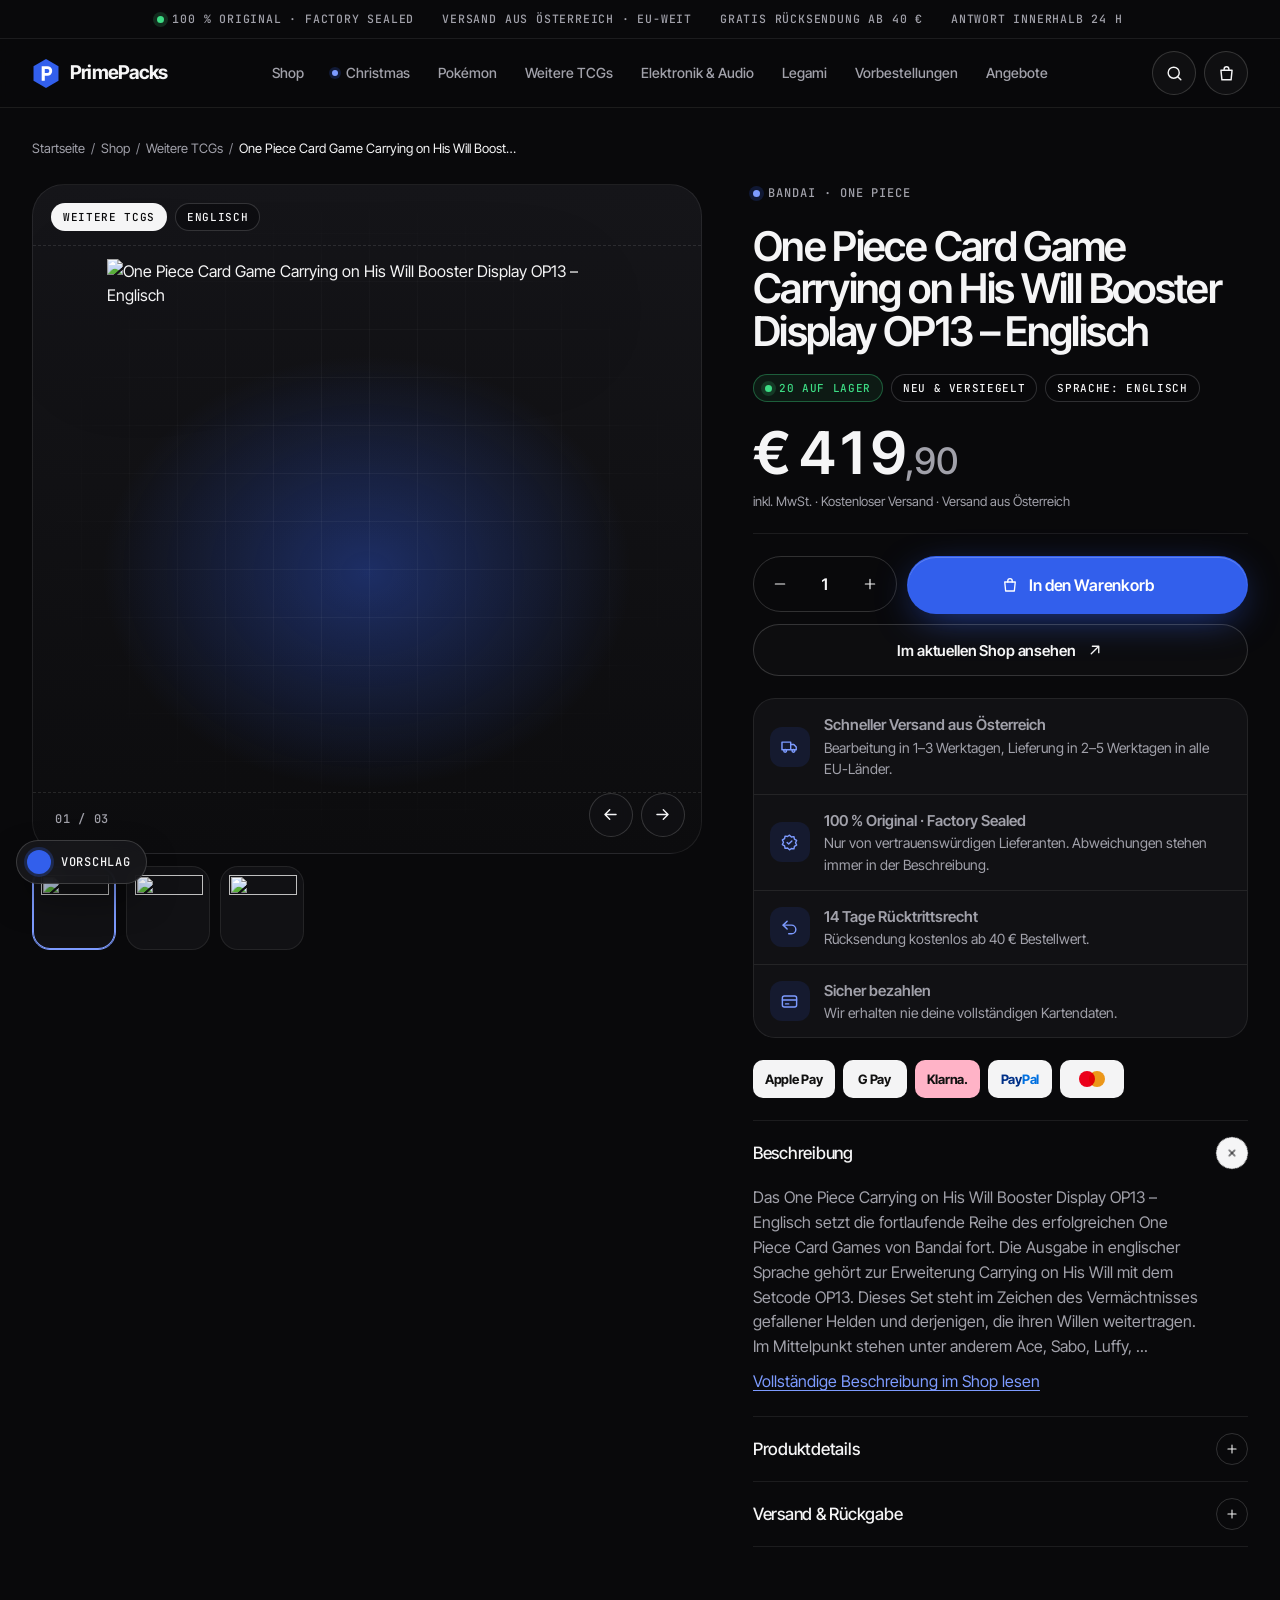
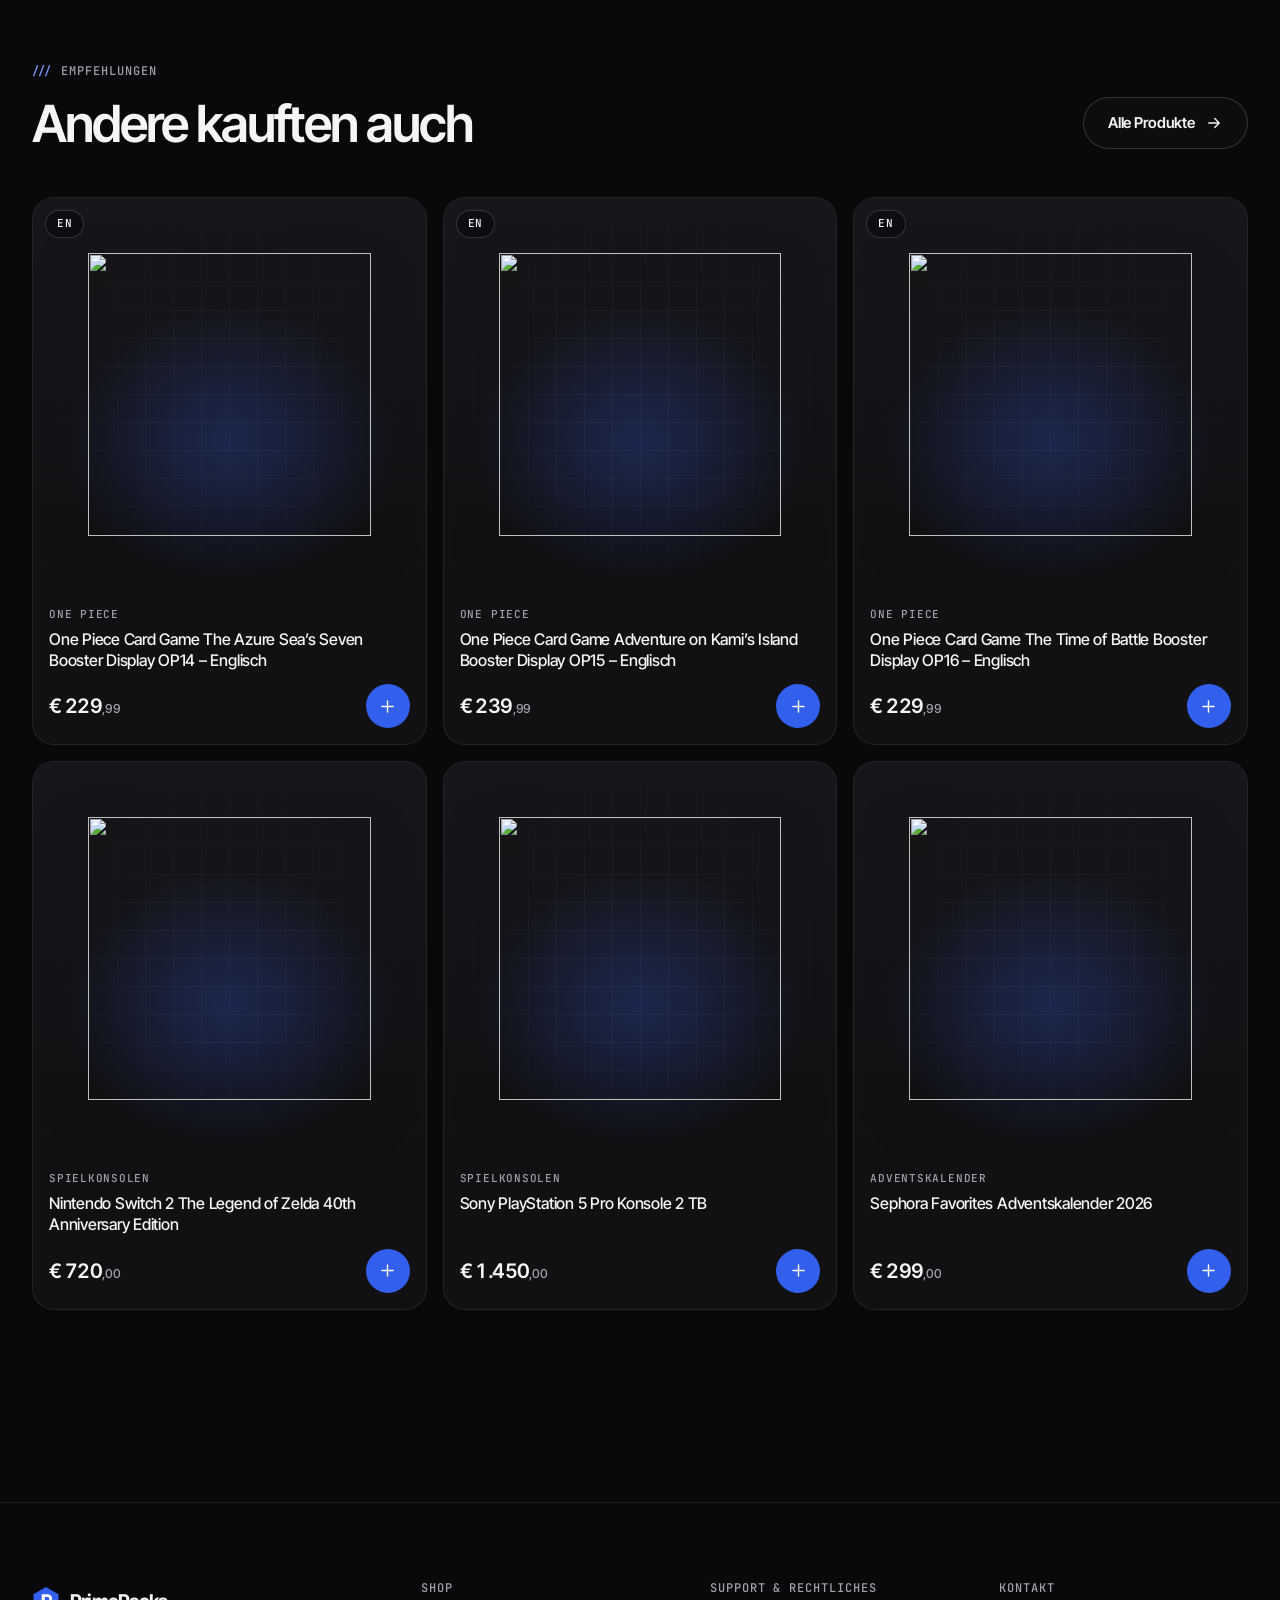
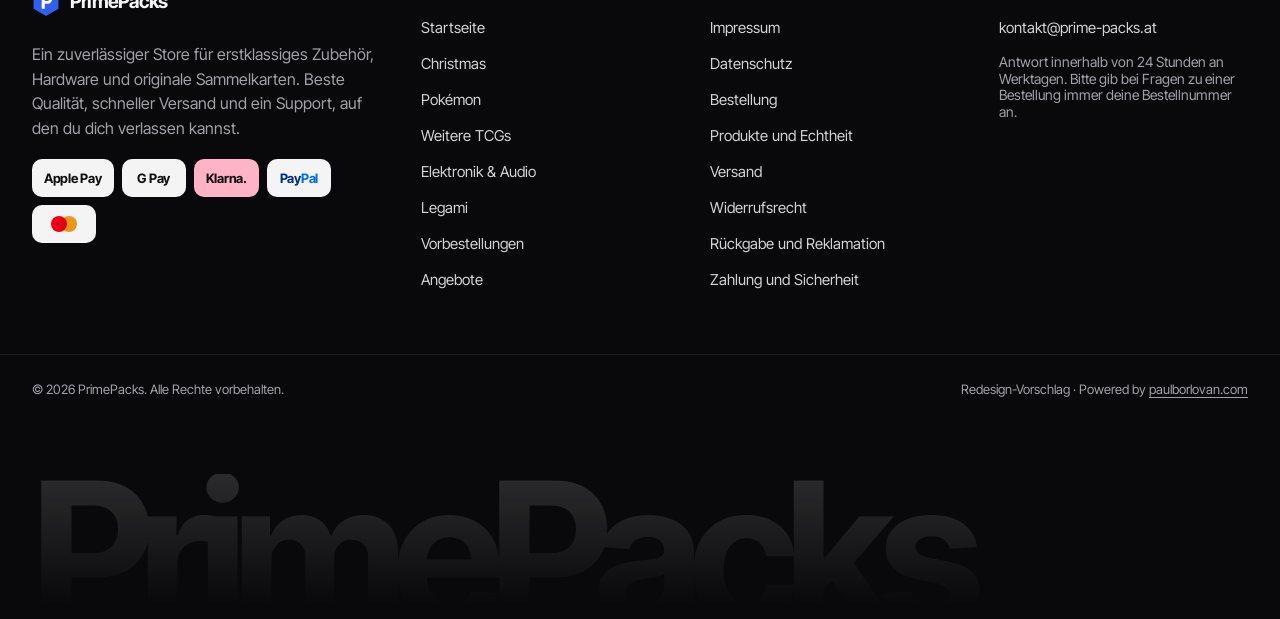
==== product.html @ d35ca5d1 "PrimePacks redesign proposal: home, product list, product page Static 3-page HTML proposal for prime" ====
<!doctype html>
<html lang="de" class="no-js">
<head>
  <meta charset="utf-8">
  <meta name="viewport" content="width=device-width, initial-scale=1">
  <title>Produkt – PrimePacks TCGs</title>
  <meta name="description" content="100 % Original. Factory Sealed. Von Sammlern geschätzt.">
  <meta name="theme-color" content="#09090b">
  <link rel="icon" href="assets/img/favicon.svg" type="image/svg+xml">
  <script>(function(){var d=document.documentElement;d.className='js';try{var a=new URLSearchParams(location.search).get('accent')||JSON.parse(localStorage.getItem('pp-accent')||'null');if(a==='red'||a==='mint')d.setAttribute('data-accent',a)}catch(e){}})();</script>
  <link rel="preconnect" href="https://fonts.googleapis.com">
  <link rel="preconnect" href="https://fonts.gstatic.com" crossorigin>
  <link rel="preconnect" href="https://cdn.shopify.com">
  <link rel="stylesheet" href="https://fonts.googleapis.com/css2?family=Inter+Tight:wght@400;500;600;700&family=JetBrains+Mono:wght@400;500&display=swap">
  <link rel="stylesheet" href="assets/css/style.css">
</head>
<body data-page="product">

<main id="main" tabindex="-1">
  <div id="pdp-root" style="padding-top:24px"></div>

  <section class="section" id="related-section" aria-labelledby="rel-title">
    <div class="wrap">
      <div class="sec-head">
        <div class="sec-head__text">
          <p class="label"><span class="slashes">///</span>Empfehlungen</p>
          <h2 class="h-2" id="rel-title">Andere kauften auch</h2>
        </div>
        <a class="btn btn--ghost" href="products.html">Alle Produkte
          <svg viewBox="0 0 24 24" fill="none" stroke="currentColor" stroke-width="1.8" stroke-linecap="round" stroke-linejoin="round" aria-hidden="true"><path d="M5 12h14M13 6l6 6-6 6"/></svg></a>
      </div>
      <div class="grid grid--3" id="related-grid"></div>
    </div>
  </section>
</main>

<noscript><p style="padding:24px;text-align:center">Bitte aktiviere JavaScript, um das Produkt und den Warenkorb zu sehen.</p></noscript>
<script src="data/products.js"></script>
<script src="assets/js/app.js"></script>
</body>
</html>
---- assets/css/style.css ----
/* ==========================================================================
   PrimePacks – Redesign proposal 2026
   Dark, minimal "crypto" look (moodboard) + accessible e-commerce patterns.
   ========================================================================== */

/* ---------- Tokens ---------- */
:root {
  --bg: #09090b;
  --s1: #111114;
  --s2: #17171b;
  --s3: #212126;
  --line: rgba(255, 255, 255, .08);
  --line-2: rgba(255, 255, 255, .16);
  --text: #f5f5f6;
  --muted: #a1a1aa;      /* 7.7:1 on --bg */
  --muted-2: #8e8e98;    /* 5.9:1 on --bg – smallest allowed text colour */
  --ok: #3ddc84;
  --warn: #ffb020;

  /* Accent – default: PrimePacks brand blue */
  --accent: #325fec;     /* button fill, white text 5.3:1 */
  --accent-ink: #ffffff;
  --accent-text: #7d9bff;/* accent used as text on dark, 7.6:1 */
  --accent-rgb: 50, 95, 236;

  --r-xl: 28px;
  --r-lg: 22px;
  --r-md: 16px;
  --r-sm: 12px;

  --font: "Inter Tight", system-ui, -apple-system, "Segoe UI", Roboto, sans-serif;
  --mono: "JetBrains Mono", ui-monospace, SFMono-Regular, Menlo, monospace;

  --wrap: 1320px;
  --gut: clamp(16px, 4vw, 32px);
  --header-h: 68px;
  --ease: cubic-bezier(.2, .7, .2, 1);

  color-scheme: dark;
}
/* Proposal option: moodboard red */
[data-accent="red"] {
  --accent: #e0281b;
  --accent-ink: #ffffff;
  --accent-text: #ff6a5c;
  --accent-rgb: 255, 58, 40;
}
/* Proposal option: Vare mint */
[data-accent="mint"] {
  --accent: #00ffcc;
  --accent-ink: #09090b;
  --accent-text: #00ffcc;
  --accent-rgb: 0, 255, 204;
}

/* ---------- Base ---------- */
*, *::before, *::after { box-sizing: border-box; }
html { -webkit-text-size-adjust: 100%; scroll-padding-top: calc(var(--header-h) + 16px); }
body {
  margin: 0;
  background: var(--bg);
  color: var(--text);
  font-family: var(--font);
  font-size: 16px;
  line-height: 1.55;
  -webkit-font-smoothing: antialiased;
  text-rendering: optimizeLegibility;
  overflow-x: hidden;
}
img, svg { display: block; max-width: 100%; }
img { height: auto; }
a { color: inherit; text-decoration: none; }
button, input, select, textarea { font: inherit; color: inherit; }
button { cursor: pointer; background: none; border: 0; padding: 0; }
h1, h2, h3, h4, p, ul, ol, dl, dd, figure { margin: 0; }
ul, ol { padding: 0; list-style: none; }
h1, h2, h3 { font-weight: 600; letter-spacing: -.035em; line-height: 1.02; }
::selection { background: rgba(var(--accent-rgb), .45); color: #fff; }

html:has(dialog[open]) { overflow: hidden; }
main:focus { outline: none; }
:focus { outline: none; }
:focus-visible {
  outline: 2px solid var(--accent-text);
  outline-offset: 3px;
  border-radius: 10px;
}

.sr-only {
  position: absolute !important;
  width: 1px; height: 1px;
  padding: 0; margin: -1px;
  overflow: hidden; clip: rect(0 0 0 0);
  white-space: nowrap; border: 0;
}
.skip-link {
  position: fixed;
  left: 16px; top: 12px;
  z-index: 1000;
  padding: 12px 18px;
  border-radius: 999px;
  background: var(--text);
  color: var(--bg);
  font-weight: 600;
  transform: translateY(-160%);
  transition: transform .2s var(--ease);
}
.skip-link:focus-visible { transform: none; }

.wrap { width: 100%; max-width: var(--wrap); margin-inline: auto; padding-inline: var(--gut); }
.section { padding-block: clamp(56px, 9vw, 120px); }
.section--tight { padding-block: clamp(40px, 6vw, 72px); }

/* ---------- Type helpers ---------- */
.label {
  display: inline-flex;
  align-items: center;
  gap: 8px;
  font-family: var(--mono);
  font-size: 12px;
  font-weight: 500;
  letter-spacing: .08em;
  text-transform: uppercase;
  color: var(--muted);
}
.label .dot,
.dot {
  width: 7px; height: 7px;
  border-radius: 50%;
  background: var(--accent-text);
  box-shadow: 0 0 0 4px rgba(var(--accent-rgb), .18);
  flex: none;
}
.dot--ok { background: var(--ok); box-shadow: 0 0 0 4px rgba(61, 220, 132, .16); }
.dot--warn { background: var(--warn); box-shadow: 0 0 0 4px rgba(255, 176, 32, .16); }
.slashes { color: var(--accent-text); letter-spacing: -.1em; margin-right: 4px; }

.h-display { font-size: clamp(44px, 7.4vw, 104px); letter-spacing: -.05em; line-height: .95; }
.h-1 { font-size: clamp(36px, 5vw, 64px); letter-spacing: -.045em; }
.h-2 { font-size: clamp(30px, 4vw, 52px); letter-spacing: -.04em; }
.h-3 { font-size: clamp(22px, 2.2vw, 28px); letter-spacing: -.03em; line-height: 1.1; }
.lead { font-size: clamp(17px, 1.4vw, 19px); color: var(--muted); max-width: 56ch; }
.muted { color: var(--muted); }
.text-accent { color: var(--accent-text); }
.mono { font-family: var(--mono); }
.tnum { font-variant-numeric: tabular-nums; }

/* Price with smaller decimals – like a wallet balance */
.price {
  font-weight: 600;
  letter-spacing: -.03em;
  font-variant-numeric: tabular-nums;
  white-space: nowrap;
}
.price small { font-size: .62em; font-weight: 500; color: var(--muted); letter-spacing: -.01em; }
.price--old {
  font-weight: 500;
  color: var(--muted-2);
  text-decoration: line-through;
  font-size: .95rem;
  letter-spacing: 0;
}

/* ---------- Buttons ---------- */
.btn {
  --h: 52px;
  display: inline-flex;
  align-items: center;
  justify-content: center;
  gap: 10px;
  min-height: var(--h);
  padding: 0 24px;
  border-radius: 999px;
  font-weight: 600;
  font-size: 15px;
  letter-spacing: -.01em;
  white-space: nowrap;
  border: 1px solid transparent;
  transition: transform .2s var(--ease), background-color .2s, border-color .2s, box-shadow .25s, color .2s;
}
.btn svg { width: 18px; height: 18px; flex: none; }
.btn:active { transform: scale(.98); }
.btn--primary {
  background: var(--accent);
  color: var(--accent-ink);
  box-shadow: 0 10px 40px -12px rgba(var(--accent-rgb), .8), inset 0 1px 0 rgba(255, 255, 255, .22);
}
.btn--primary:hover { box-shadow: 0 14px 50px -10px rgba(var(--accent-rgb), .95), inset 0 1px 0 rgba(255, 255, 255, .3); }
.btn--light { background: var(--text); color: var(--bg); }
.btn--light:hover { background: #fff; }
.btn--ghost { border-color: var(--line-2); color: var(--text); background: rgba(255, 255, 255, .02); }
.btn--ghost:hover { border-color: rgba(255, 255, 255, .34); background: rgba(255, 255, 255, .06); }
.btn--sm { --h: 44px; padding: 0 18px; font-size: 14px; }
.btn--lg { --h: 58px; padding: 0 30px; font-size: 16px; }
.btn--block { width: 100%; }
.btn[disabled], .btn[aria-disabled="true"] { opacity: .5; pointer-events: none; }

.icon-btn {
  display: inline-grid;
  place-items: center;
  width: 44px; height: 44px;
  border-radius: 999px;
  border: 1px solid var(--line-2);
  background: rgba(255, 255, 255, .03);
  color: var(--text);
  position: relative;
  transition: background-color .2s, border-color .2s, transform .2s var(--ease);
  flex: none;
}
.icon-btn:hover { background: rgba(255, 255, 255, .08); border-color: rgba(255, 255, 255, .3); }
.icon-btn svg { width: 19px; height: 19px; }
.icon-btn--accent { background: var(--accent); border-color: transparent; color: var(--accent-ink); }
.icon-btn--accent:hover { background: var(--accent); filter: brightness(1.1); }
.icon-btn .badge {
  position: absolute;
  top: -4px; right: -4px;
  min-width: 20px; height: 20px;
  padding: 0 5px;
  border-radius: 999px;
  background: var(--accent);
  color: var(--accent-ink);
  font: 600 11px/20px var(--mono);
  text-align: center;
  border: 2px solid var(--bg);
  box-sizing: content-box;
}
.icon-btn .badge:empty, .icon-btn .badge[data-count="0"] { display: none; }

/* Arrow circle used on tiles (moodboard ↗) */
.arrow-circle {
  display: inline-grid;
  place-items: center;
  width: 44px; height: 44px;
  border-radius: 50%;
  border: 1px solid currentColor;
  opacity: .9;
  transition: transform .3s var(--ease), background-color .3s, color .3s;
  flex: none;
}
.arrow-circle svg { width: 18px; height: 18px; }

/* ---------- Chips ---------- */
.chip {
  display: inline-flex;
  align-items: center;
  gap: 7px;
  min-height: 28px;
  padding: 0 11px;
  border-radius: 999px;
  border: 1px solid var(--line-2);
  font: 500 11px/1 var(--mono);
  letter-spacing: .06em;
  text-transform: uppercase;
  color: var(--text);
  background: rgba(9, 9, 11, .55);
  white-space: nowrap;
}
.chip--ok { color: var(--ok); border-color: rgba(61, 220, 132, .35); background: rgba(61, 220, 132, .08); }
.chip--warn { color: var(--warn); border-color: rgba(255, 176, 32, .35); background: rgba(255, 176, 32, .08); }
.chip--accent { color: var(--accent-text); border-color: rgba(var(--accent-rgb), .45); background: rgba(var(--accent-rgb), .1); }
.chip--solid { background: var(--text); color: var(--bg); border-color: transparent; }

/* Filter/category pills (toggle buttons + links) */
.pills { display: flex; gap: 8px; flex-wrap: wrap; }
.pills--scroll {
  flex-wrap: nowrap;
  overflow-x: auto;
  scrollbar-width: none;
  margin-inline: calc(var(--gut) * -1);
  padding-inline: var(--gut);
  padding-block: 4px;
  scroll-snap-type: x proximity;
}
.pills--scroll::-webkit-scrollbar { display: none; }
.pill {
  display: inline-flex;
  align-items: center;
  gap: 8px;
  min-height: 44px;
  padding: 0 18px;
  border-radius: 999px;
  border: 1px solid var(--line-2);
  color: var(--muted);
  font-weight: 500;
  font-size: 14px;
  white-space: nowrap;
  scroll-snap-align: start;
  transition: color .2s, background-color .2s, border-color .2s;
}
.pill:hover { color: var(--text); border-color: rgba(255, 255, 255, .3); }
.pill[aria-pressed="true"], .pill[aria-current="page"] {
  background: var(--text);
  color: var(--bg);
  border-color: var(--text);
}
.pill .count { font: 500 11px var(--mono); opacity: .7; }

/* ---------- Announcement bar ---------- */
.announce {
  border-bottom: 1px solid var(--line);
  background: var(--bg);
  font: 500 11.5px/1 var(--mono);
  letter-spacing: .07em;
  text-transform: uppercase;
  color: var(--muted);
}
.announce__inner {
  display: flex;
  align-items: center;
  justify-content: center;
  gap: 28px;
  min-height: 38px;
  overflow: hidden;
}
.announce__item { display: inline-flex; align-items: center; gap: 8px; white-space: nowrap; }
@media (max-width: 760px) {
  .announce__item:nth-child(n+2) { display: none; }
}

/* ---------- Header ---------- */
.site-header {
  position: sticky;
  top: 0;
  z-index: 50;
  background: rgba(9, 9, 11, .72);
  backdrop-filter: saturate(160%) blur(18px);
  -webkit-backdrop-filter: saturate(160%) blur(18px);
  border-bottom: 1px solid var(--line);
}
.site-header__inner {
  display: flex;
  align-items: center;
  gap: 20px;
  height: var(--header-h);
}
.logo {
  display: inline-flex;
  align-items: center;
  gap: 10px;
  font-weight: 700;
  font-size: 19px;
  letter-spacing: -.04em;
  min-height: 44px;
  flex: none;
}
.logo svg { width: 28px; height: 31px; }
.logo .hex { fill: var(--accent); transition: fill .3s; }
.logo .p { fill: var(--accent-ink); }
.logo span b { font-weight: 700; }
.logo span i { font-style: normal; color: var(--muted); font-weight: 500; }

.main-nav { margin-inline: auto; }
.main-nav ul { display: flex; gap: 2px; }
.main-nav a {
  display: inline-flex;
  align-items: center;
  min-height: 44px;
  padding: 0 13px;
  border-radius: 999px;
  font-size: 14px;
  font-weight: 500;
  color: var(--muted);
  transition: color .2s, background-color .2s;
}
.main-nav a:hover { color: var(--text); background: rgba(255, 255, 255, .05); }
.main-nav a[aria-current="page"] { color: var(--text); background: rgba(255, 255, 255, .07); }
.main-nav a.is-xmas::before {
  content: "";
  width: 6px; height: 6px;
  border-radius: 50%;
  background: var(--accent-text);
  margin-right: 8px;
  box-shadow: 0 0 0 3px rgba(var(--accent-rgb), .2);
}
.header-actions { display: flex; gap: 8px; margin-left: auto; }
.main-nav + .header-actions { margin-left: 0; }
.menu-toggle { display: none; }

@media (max-width: 1180px) {
  .main-nav { display: none; }
  .menu-toggle { display: inline-grid; }
}

/* ---------- Dialogs (cart, menu, search) ---------- */
dialog.sheet {
  margin: 0;
  padding: 0;
  border: 0;
  color: var(--text);
  background: var(--s1);
  max-width: 100vw;
  max-height: 100dvh;
}
dialog.sheet::backdrop { background: rgba(0, 0, 0, .62); backdrop-filter: blur(4px); }
dialog.sheet--right {
  inset: 0 0 0 auto;
  width: min(460px, 100vw);
  height: 100dvh;
  border-left: 1px solid var(--line);
}
dialog.sheet--left {
  inset: 0 auto 0 0;
  width: min(420px, 100vw);
  height: 100dvh;
  border-right: 1px solid var(--line);
}
dialog.sheet--top {
  inset: 0 0 auto 0;
  width: 100vw;
  border-bottom: 1px solid var(--line);
}
dialog.sheet[open] { animation: sheet-in .32s var(--ease); }
dialog.sheet--left[open] { animation-name: sheet-in-left; }
dialog.sheet--top[open] { animation-name: sheet-in-top; }
@keyframes sheet-in { from { transform: translateX(40px); opacity: 0; } }
@keyframes sheet-in-left { from { transform: translateX(-40px); opacity: 0; } }
@keyframes sheet-in-top { from { transform: translateY(-20px); opacity: 0; } }

.sheet__inner { display: flex; flex-direction: column; height: 100%; }
.sheet__head {
  display: flex;
  align-items: center;
  justify-content: space-between;
  gap: 16px;
  padding: 16px 20px;
  border-bottom: 1px solid var(--line);
}
.sheet__body { flex: 1; overflow-y: auto; padding: 20px; }
.sheet__foot { padding: 20px; border-top: 1px solid var(--line); background: var(--s1); }

.mobile-nav a {
  display: flex;
  align-items: center;
  justify-content: space-between;
  min-height: 56px;
  font-size: 22px;
  font-weight: 600;
  letter-spacing: -.03em;
  border-bottom: 1px solid var(--line);
}
.mobile-nav a .count { font: 500 12px var(--mono); color: var(--muted); }

/* Search */
.search-form { display: flex; gap: 10px; align-items: center; }
.field {
  display: flex;
  align-items: center;
  gap: 10px;
  min-height: 52px;
  padding: 0 18px;
  border-radius: 999px;
  border: 1px solid var(--line-2);
  background: var(--s2);
  flex: 1;
  transition: border-color .2s, box-shadow .2s;
}
.field:focus-within { border-color: var(--accent-text); box-shadow: 0 0 0 4px rgba(var(--accent-rgb), .18); }
.field svg { width: 18px; height: 18px; color: var(--muted); flex: none; }
.field input {
  flex: 1;
  min-width: 0;
  background: transparent;
  border: 0;
  outline: none;
  font-size: 16px;
  min-height: 44px;
}
.field input::placeholder { color: var(--muted-2); }
.search-results { margin-top: 18px; display: grid; gap: 4px; }
.search-hit {
  display: grid;
  grid-template-columns: 56px 1fr auto;
  align-items: center;
  gap: 14px;
  padding: 8px 10px;
  border-radius: var(--r-sm);
  min-height: 64px;
}
.search-hit:hover, .search-hit:focus-visible { background: var(--s2); }
.search-hit img { width: 56px; height: 56px; object-fit: contain; }
.search-hit .t { font-weight: 500; font-size: 15px; line-height: 1.3; }
.search-hit .m { font: 500 11px var(--mono); color: var(--muted); text-transform: uppercase; letter-spacing: .06em; }

/* ---------- Cart ---------- */
.cart-empty { text-align: center; padding: 48px 12px; color: var(--muted); }
.cart-empty svg { width: 44px; height: 44px; margin: 0 auto 16px; color: var(--muted-2); }
.cart-line {
  display: grid;
  grid-template-columns: 76px 1fr;
  gap: 14px;
  padding: 14px 0;
  border-bottom: 1px solid var(--line);
}
.cart-line__img {
  width: 76px; height: 76px;
  border-radius: var(--r-sm);
  background: radial-gradient(circle at 50% 60%, rgba(var(--accent-rgb), .22), transparent 70%), var(--s2);
  display: grid; place-items: center;
  padding: 6px;
}
.cart-line__img img { max-height: 100%; object-fit: contain; }
.cart-line__t { font-weight: 500; font-size: 15px; line-height: 1.3; }
.cart-line__row { display: flex; align-items: center; justify-content: space-between; gap: 10px; margin-top: 10px; }
.text-btn {
  display: inline-flex; align-items: center; gap: 6px;
  min-height: 44px;
  color: var(--muted);
  font-size: 13px;
  text-decoration: underline;
  text-underline-offset: 3px;
}
.text-btn:hover { color: var(--text); }
.sum-row { display: flex; justify-content: space-between; align-items: baseline; gap: 12px; }
.sum-row + .sum-row { margin-top: 8px; }
.sum-row--total { font-size: 20px; font-weight: 600; }
.fineprint { font-size: 13px; color: var(--muted); }

/* Free shipping / progress meter (moodboard percentage bar) */
.meter { height: 6px; border-radius: 999px; background: var(--s3); overflow: hidden; }
.meter > span {
  display: block; height: 100%;
  border-radius: inherit;
  background: linear-gradient(90deg, rgba(var(--accent-rgb), .5), var(--accent));
  transition: width .5s var(--ease);
}

/* Quantity stepper */
.qty {
  display: inline-flex;
  align-items: center;
  border: 1px solid var(--line-2);
  border-radius: 999px;
  height: 44px;
}
.qty button { width: 44px; height: 44px; display: grid; place-items: center; border-radius: 50%; color: var(--text); }
.qty button:hover { background: rgba(255, 255, 255, .06); }
.qty button svg { width: 16px; height: 16px; }
.qty input {
  width: 38px;
  text-align: center;
  background: transparent;
  border: 0;
  font-weight: 600;
  font-variant-numeric: tabular-nums;
  -moz-appearance: textfield;
  appearance: textfield;
}
.qty input::-webkit-outer-spin-button, .qty input::-webkit-inner-spin-button { -webkit-appearance: none; margin: 0; }
.qty--lg { height: 56px; }
.qty--lg button { width: 52px; height: 54px; }

/* ---------- Toast ---------- */
.toast-region {
  position: fixed;
  left: 50%;
  bottom: 24px;
  transform: translateX(-50%);
  z-index: 200;
  display: grid;
  gap: 8px;
  width: min(440px, calc(100vw - 32px));
  pointer-events: none;
}
.toast {
  display: flex;
  align-items: center;
  gap: 12px;
  padding: 12px 14px 12px 12px;
  border-radius: var(--r-md);
  background: var(--text);
  color: var(--bg);
  box-shadow: 0 20px 60px -10px rgba(0, 0, 0, .7);
  font-weight: 500;
  font-size: 14px;
  pointer-events: auto;
  animation: toast-in .35s var(--ease);
}
.toast img { width: 40px; height: 40px; object-fit: contain; }
.toast .ok { width: 28px; height: 28px; border-radius: 50%; background: var(--bg); color: var(--ok); display: grid; place-items: center; flex: none; }
.toast .ok svg { width: 16px; height: 16px; }
.toast button { margin-left: auto; font-weight: 600; text-decoration: underline; text-underline-offset: 3px; min-height: 44px; padding: 0 4px; }
@keyframes toast-in { from { transform: translateY(14px); opacity: 0; } }

/* ---------- Product card ---------- */
.grid {
  display: grid;
  gap: 16px;
  grid-template-columns: repeat(var(--cols, 4), minmax(0, 1fr));
}
.grid--3, .shop .grid { --cols: 3; }
@media (max-width: 1100px) { .grid { --cols: 3; } }
@media (max-width: 820px) { .grid { --cols: 2; gap: 12px; } }

.pcard {
  position: relative;
  display: flex;
  flex-direction: column;
  border-radius: var(--r-lg);
  background: var(--s1);
  border: 1px solid var(--line);
  overflow: hidden;
  transition: border-color .25s, transform .35s var(--ease), background-color .25s;
}
.pcard:hover { border-color: var(--line-2); transform: translateY(-3px); }
.pcard:focus-within { border-color: rgba(var(--accent-rgb), .6); }
.pcard__media {
  position: relative;
  aspect-ratio: 1 / 1;
  display: grid;
  place-items: center;
  padding: 14%;
  background:
    radial-gradient(60% 50% at 50% 62%, rgba(var(--accent-rgb), .26), transparent 70%),
    linear-gradient(180deg, var(--s2), var(--s1));
  isolation: isolate;
}
.pcard__media::before {
  /* faint blueprint grid – crypto/fintech texture */
  content: "";
  position: absolute; inset: 0;
  background-image:
    linear-gradient(rgba(255, 255, 255, .035) 1px, transparent 1px),
    linear-gradient(90deg, rgba(255, 255, 255, .035) 1px, transparent 1px);
  background-size: 28px 28px;
  mask-image: radial-gradient(circle at 50% 50%, #000 30%, transparent 75%);
  -webkit-mask-image: radial-gradient(circle at 50% 50%, #000 30%, transparent 75%);
  z-index: -1;
}
.pcard__media img {
  width: 100%;
  height: 100%;
  object-fit: contain;
  filter: drop-shadow(0 18px 24px rgba(0, 0, 0, .55));
  transition: transform .5s var(--ease);
}
.pcard:hover .pcard__media img { transform: scale(1.05) translateY(-2px); }
.pcard__media > svg { width: 30%; height: auto; color: var(--muted-2); opacity: .6; }
.pcard__tags { position: absolute; top: 12px; left: 12px; right: 12px; display: flex; flex-wrap: wrap; gap: 6px; z-index: 2; pointer-events: none; }
.pcard__body { display: flex; flex-direction: column; gap: 8px; padding: 16px 16px 16px; flex: 1; }
.pcard__type { font: 500 11px/1.3 var(--mono); letter-spacing: .07em; text-transform: uppercase; color: var(--muted); }
.pcard__title { font-size: 16px; font-weight: 500; letter-spacing: -.015em; line-height: 1.3; }
.pcard__title a {
  display: -webkit-box;
  -webkit-line-clamp: 2;
  -webkit-box-orient: vertical;
  overflow: hidden;
}
.pcard__title a::after { content: ""; position: absolute; inset: 0; z-index: 1; border-radius: inherit; }
.pcard__title a:focus-visible { outline: none; }
.pcard__title a:focus-visible::after { outline: 2px solid var(--accent-text); outline-offset: -2px; border-radius: var(--r-lg); }
.pcard__foot { display: flex; align-items: center; justify-content: space-between; gap: 10px; margin-top: auto; padding-top: 6px; }
.pcard__price { display: flex; flex-direction: column; line-height: 1.1; }
.pcard__price .price { font-size: 20px; }
.pcard__add { position: relative; z-index: 2; }
@media (max-width: 520px) {
  .pcard__body { padding: 12px; gap: 6px; }
  .pcard__title { font-size: 14px; }
  .pcard__price .price { font-size: 17px; }
  .pcard__tags { top: 8px; left: 8px; right: 8px; }
  .pcard__tags .chip { min-height: 24px; font-size: 10px; padding: 0 8px; }
  .pcard__type { font-size: 10px; }
}

/* ---------- Section head ---------- */
.sec-head {
  display: flex;
  align-items: flex-end;
  justify-content: space-between;
  gap: 24px 40px;
  flex-wrap: wrap;
  margin-bottom: clamp(28px, 4vw, 48px);
}
.sec-head__text { display: grid; gap: 16px; max-width: 720px; }

/* ==========================================================================
   HOME
   ========================================================================== */
.hero { position: relative; padding-block: clamp(36px, 6vw, 80px) clamp(40px, 6vw, 72px); overflow: clip; }
.hero::before {
  content: "";
  position: absolute;
  width: 900px; height: 900px;
  right: -260px; top: -320px;
  background: radial-gradient(closest-side, rgba(var(--accent-rgb), .32), transparent 70%);
  pointer-events: none;
  z-index: -1;
}
.hero__grid {
  display: grid;
  grid-template-columns: minmax(0, 1.05fr) minmax(0, .95fr);
  gap: clamp(32px, 5vw, 72px);
  align-items: center;
}
.hero__copy { display: grid; gap: 26px; align-content: center; }
.hero__copy .h-display span { display: block; }
.hero__copy .h-display .muted-line {
  background: linear-gradient(95deg, var(--muted) 0%, var(--accent-text) 100%);
  -webkit-background-clip: text;
  background-clip: text;
  color: transparent;
  padding-bottom: .06em;
}
.hero__cta { display: flex; flex-wrap: wrap; gap: 12px; }
.proof { display: flex; align-items: center; gap: 14px; color: var(--muted); font-size: 14px; }
.avatars { display: flex; }
.avatars img, .avatars span {
  width: 36px; height: 36px;
  border-radius: 50%;
  border: 2px solid var(--bg);
  object-fit: cover;
  margin-left: -10px;
}
.avatars :first-child { margin-left: 0; }
.avatars span { display: grid; place-items: center; background: var(--s3); color: var(--text); font: 600 11px var(--mono); }

/* Hero "device" – featured product like a wallet card */
.stage { position: relative; min-height: 560px; }
.stage__card {
  position: relative;
  height: 100%;
  min-height: 560px;
  border-radius: 36px;
  border: 1px solid var(--line-2);
  background:
    radial-gradient(70% 55% at 50% 45%, rgba(var(--accent-rgb), .42), transparent 72%),
    linear-gradient(180deg, #141418, #0c0c0e);
  overflow: hidden;
  padding: 22px;
  display: flex;
  flex-direction: column;
  isolation: isolate;
}
.stage__card::before {
  content: "";
  position: absolute; inset: 0;
  background-image:
    linear-gradient(rgba(255, 255, 255, .05) 1px, transparent 1px),
    linear-gradient(90deg, rgba(255, 255, 255, .05) 1px, transparent 1px);
  background-size: 44px 44px;
  mask-image: radial-gradient(circle at 50% 45%, #000 20%, transparent 70%);
  -webkit-mask-image: radial-gradient(circle at 50% 45%, #000 20%, transparent 70%);
  z-index: -1;
}
.stage__top { display: flex; justify-content: space-between; gap: 10px; flex-wrap: wrap; }
.stage__img { flex: 1; display: grid; place-items: center; padding: 20px 8% 0; min-height: 260px; }
.stage__img img {
  max-height: 340px;
  width: auto;
  object-fit: contain;
  filter: drop-shadow(0 40px 50px rgba(0, 0, 0, .65));
  animation: float 7s ease-in-out infinite;
}
@keyframes float { 50% { transform: translateY(-12px) rotate(-1deg); } }
.stage__bottom {
  display: grid;
  grid-template-columns: 1fr auto;
  align-items: end;
  gap: 16px;
  padding: 18px;
  border-radius: 24px;
  background: rgba(17, 17, 20, .78);
  border: 1px solid var(--line);
  backdrop-filter: blur(14px);
  -webkit-backdrop-filter: blur(14px);
}
.stage__bottom .t { font-weight: 500; font-size: 15px; line-height: 1.3; color: var(--muted); }
.stage__bottom .price { font-size: clamp(34px, 3.4vw, 46px); line-height: 1; margin-top: 6px; display: block; }
.float-pill {
  position: absolute;
  z-index: 3;
  display: flex;
  align-items: center;
  gap: 10px;
  padding: 10px 16px 10px 10px;
  border-radius: 18px;
  background: var(--text);
  color: var(--bg);
  font-weight: 600;
  font-size: 14px;
  line-height: 1.2;
  box-shadow: 0 24px 50px -16px rgba(0, 0, 0, .7);
}
.float-pill small { display: block; font: 500 10.5px var(--mono); letter-spacing: .06em; text-transform: uppercase; color: #52525b; }
.float-pill .ico {
  width: 36px; height: 36px;
  border-radius: 12px;
  background: var(--accent);
  color: var(--accent-ink);
  display: grid; place-items: center;
}
.float-pill .ico svg { width: 18px; height: 18px; }
.float-pill--a { left: -28px; top: 34%; }
.float-pill--b { right: -18px; top: 16%; }

/* Mini "last drops" list, like a wallet transaction list */
.mini-list {
  position: absolute;
  z-index: 3;
  right: -22px; top: 31%;
  width: 250px;
  padding: 12px;
  border-radius: 20px;
  background: rgba(23, 23, 27, .9);
  border: 1px solid var(--line-2);
  backdrop-filter: blur(16px);
  -webkit-backdrop-filter: blur(16px);
  box-shadow: 0 30px 60px -20px rgba(0, 0, 0, .8);
}
.mini-list .label { font-size: 10.5px; padding: 2px 4px 8px; }
.mini-row { display: grid; grid-template-columns: 36px 1fr auto; gap: 10px; align-items: center; padding: 6px 4px; border-radius: 10px; }
.mini-row img { width: 36px; height: 36px; object-fit: contain; }
.mini-row .t { font-size: 12.5px; line-height: 1.25; font-weight: 500; display: -webkit-box; -webkit-line-clamp: 2; -webkit-box-orient: vertical; overflow: hidden; }
.mini-row .price { font-size: 12.5px; }

@media (max-width: 1100px) {
  .float-pill--a { left: 12px; }
  .float-pill--b { right: 12px; }
  .mini-list { right: 12px; }
}
@media (max-width: 960px) {
  .mini-list { display: none; }
  .hero__grid { grid-template-columns: 1fr; }
  .stage, .stage__card { min-height: 500px; }
}
@media (max-width: 560px) {
  .stage, .stage__card { min-height: 460px; }
  .stage__card { border-radius: 28px; padding: 14px; }
  .mini-list { display: none; }
  .float-pill { font-size: 13px; padding: 8px 12px 8px 8px; border-radius: 14px; }
  .float-pill .ico { width: 30px; height: 30px; border-radius: 10px; }
  .float-pill--b { top: 62px; right: 12px; }
  .float-pill--a { top: 178px; bottom: auto; left: 12px; }
  .stage__img img { max-height: 240px; }
}

/* Stats strip */
.stats {
  display: grid;
  grid-template-columns: repeat(4, minmax(0, 1fr));
  border: 1px solid var(--line);
  border-radius: var(--r-xl);
  background: var(--s1);
  overflow: hidden;
}
.stat { padding: 26px 24px; display: grid; gap: 8px; }
.stat + .stat { border-left: 1px solid var(--line); }
.stat__n { font-size: clamp(30px, 3.4vw, 44px); font-weight: 600; letter-spacing: -.04em; line-height: 1; font-variant-numeric: tabular-nums; }
.stat__n em { font-style: normal; color: var(--accent-text); }
@media (max-width: 760px) {
  .stats { grid-template-columns: 1fr 1fr; }
  .stat:nth-child(3) { border-left: 0; }
  .stat:nth-child(n+3) { border-top: 1px solid var(--line); }
  .stat { padding: 20px 18px; }
}

/* Ticker */
.ticker {
  border-block: 1px solid var(--line);
  overflow: hidden;
  background: var(--bg);
  mask-image: linear-gradient(90deg, transparent, #000 8%, #000 92%, transparent);
  -webkit-mask-image: linear-gradient(90deg, transparent, #000 8%, #000 92%, transparent);
}
.ticker__track { display: flex; width: max-content; animation: ticker 70s linear infinite; }
.ticker:hover .ticker__track { animation-play-state: paused; }
.ticker__item {
  display: inline-flex;
  align-items: center;
  gap: 12px;
  padding: 18px 28px;
  border-right: 1px solid var(--line);
  white-space: nowrap;
  font: 500 13px var(--mono);
  letter-spacing: .03em;
  text-transform: uppercase;
  color: var(--muted);
}
.ticker__item b { color: var(--text); font-weight: 600; }
.ticker__item img { width: 26px; height: 26px; object-fit: contain; }
@keyframes ticker { to { transform: translateX(-50%); } }

/* Bento categories */
.bento {
  display: grid;
  grid-template-columns: repeat(4, minmax(0, 1fr));
  grid-auto-rows: minmax(230px, auto);
  gap: 16px;
  grid-template-areas:
    "poke poke xmas tcg"
    "poke poke elek elek"
    "pre  pre  legami ang";
}
.tile {
  position: relative;
  display: flex;
  flex-direction: column;
  justify-content: space-between;
  gap: 18px;
  padding: 24px;
  border-radius: var(--r-xl);
  border: 1px solid var(--line);
  background: var(--s1);
  overflow: hidden;
  isolation: isolate;
  transition: border-color .3s, transform .4s var(--ease);
  min-height: 230px;
}
.tile:hover { border-color: var(--line-2); }
.tile:hover .arrow-circle { transform: rotate(45deg); background: var(--text); color: var(--bg); border-color: var(--text); }
.tile__top { display: flex; justify-content: space-between; align-items: flex-start; gap: 12px; position: relative; z-index: 2; }
.tile__name { font-size: clamp(26px, 2.6vw, 36px); font-weight: 600; letter-spacing: -.04em; line-height: 1; position: relative; z-index: 2; max-width: 14ch; }
.tile__desc { color: var(--muted); font-size: 15px; max-width: 30ch; margin-top: 8px; position: relative; z-index: 2; }
.tile__img {
  position: absolute;
  right: -4%; bottom: -6%;
  width: 56%;
  max-height: 86%;
  object-fit: contain;
  z-index: 1;
  filter: drop-shadow(0 24px 30px rgba(0, 0, 0, .6));
  transition: transform .6s var(--ease);
}
.tile:hover .tile__img { transform: translateY(-6px) rotate(-2deg); }
.tile::after {
  content: "";
  position: absolute;
  right: -10%; bottom: -30%;
  width: 70%; aspect-ratio: 1;
  background: radial-gradient(closest-side, rgba(var(--accent-rgb), .35), transparent);
  z-index: 0;
}
.tile--poke { grid-area: poke; min-height: 480px; }
.tile--poke .tile__art {
  position: absolute; inset: 0;
  width: 100%; height: 100%;
  object-fit: cover;
  z-index: 0;
  opacity: .9;
  transition: transform .8s var(--ease);
}
.tile--poke:hover .tile__art { transform: scale(1.04); }
.tile--poke::after {
  inset: 0; width: auto; aspect-ratio: auto;
  background: linear-gradient(180deg, rgba(9, 9, 11, .2) 0%, rgba(9, 9, 11, .15) 40%, rgba(9, 9, 11, .92) 100%);
}
.tile--poke .tile__name { font-size: clamp(40px, 5vw, 72px); }
.tile--xmas { grid-area: xmas; background: var(--accent); color: var(--accent-ink); border-color: transparent; }
.tile--xmas::after { background: radial-gradient(closest-side, rgba(255, 255, 255, .35), transparent); }
.tile--xmas .label, .tile--xmas .tile__desc { color: inherit; opacity: .85; }
.tile--xmas .label .dot { background: currentColor; box-shadow: none; }
.tile--tcg { grid-area: tcg; }
.tile--elek { grid-area: elek; background: #ececef; color: #09090b; border-color: transparent; }
.tile--elek .label, .tile--elek .tile__desc { color: #3f3f46; }
.tile--elek::after { background: radial-gradient(closest-side, rgba(var(--accent-rgb), .25), transparent); }
.tile--elek .tile__img { width: 44%; right: 4%; bottom: 4%; }
.tile--pre { grid-area: pre; }
.tile--pre .tile__img { width: 40%; }
.tile--legami { grid-area: legami; }
.tile--ang { grid-area: ang; }
/* 1×1 tiles: photo sits on the right, text keeps the left side */
.tile--xmas .tile__img, .tile--tcg .tile__img, .tile--legami .tile__img, .tile--ang .tile__img {
  width: 40%;
  max-height: 46%;
  right: 6%;
  top: 30%;
  bottom: auto;
}
.tile--xmas .tile__name, .tile--tcg .tile__name, .tile--legami .tile__name, .tile--ang .tile__name {
  font-size: clamp(24px, 2.1vw, 30px);
  max-width: 62%;
}
.tile--xmas .tile__desc, .tile--tcg .tile__desc, .tile--legami .tile__desc, .tile--ang .tile__desc { max-width: 58%; }
.tile--pre .tile__name, .tile--pre .tile__desc { max-width: 58%; }
/* Whole tile clickable via stretched link */
.tile__link::after { content: ""; position: absolute; inset: 0; z-index: 3; border-radius: var(--r-xl); }
.tile__link:focus-visible { outline: none; }
.tile__link:focus-visible::after { outline: 2px solid var(--accent-text); outline-offset: 3px; }
.tile--xmas .tile__link:focus-visible::after, .tile--elek .tile__link:focus-visible::after { outline-color: var(--text); }

@media (max-width: 1024px) {
  .bento {
    grid-template-columns: repeat(2, minmax(0, 1fr));
    grid-template-areas:
      "poke poke"
      "xmas tcg"
      "elek elek"
      "pre pre"
      "legami ang";
  }
  .tile--poke { min-height: 420px; }
}
@media (max-width: 560px) {
  .bento {
    gap: 12px;
    grid-template-columns: minmax(0, 1fr);
    grid-auto-rows: minmax(180px, auto);
    grid-template-areas: "poke" "xmas" "tcg" "elek" "pre" "legami" "ang";
  }
  .tile { padding: 18px; min-height: 180px; border-radius: 24px; }
  .tile--poke { min-height: 380px; }
  .tile__desc { font-size: 14px; }
  .tile .arrow-circle { width: 38px; height: 38px; }
  .tile:not(.tile--poke) .tile__img { width: 38%; max-height: 58%; right: 5%; top: 26%; bottom: auto; }
  .tile:not(.tile--poke) .tile__name { font-size: 26px; max-width: 58%; }
  .tile:not(.tile--poke) .tile__desc { max-width: 56%; }
}

/* Service bento (dashboard style) */
.service {
  display: grid;
  grid-template-columns: repeat(6, minmax(0, 1fr));
  gap: 16px;
}
.panel {
  border-radius: var(--r-xl);
  border: 1px solid var(--line);
  background: var(--s1);
  padding: clamp(20px, 2.4vw, 30px);
  display: flex;
  flex-direction: column;
  gap: 20px;
  position: relative;
  overflow: hidden;
}
.panel--glow::before {
  content: "";
  position: absolute;
  left: 50%; top: -40%;
  width: 120%; aspect-ratio: 1;
  transform: translateX(-50%);
  background: radial-gradient(closest-side, rgba(var(--accent-rgb), .28), transparent);
  pointer-events: none;
}
.panel > * { position: relative; }
.panel__title { font-size: clamp(22px, 2vw, 28px); font-weight: 600; letter-spacing: -.035em; line-height: 1.1; }
.panel__text { color: var(--muted); font-size: 15px; }
.service .panel:nth-child(1) { grid-column: span 3; }
.service .panel:nth-child(2) { grid-column: span 3; }
.service .panel:nth-child(3),
.service .panel:nth-child(4),
.service .panel:nth-child(5) { grid-column: span 2; }
@media (max-width: 960px) {
  .service { grid-template-columns: 1fr 1fr; }
  .service .panel:nth-child(n) { grid-column: span 2; }
  .service .panel:nth-child(4), .service .panel:nth-child(5) { grid-column: span 1; }
}
@media (max-width: 600px) {
  .service .panel:nth-child(n) { grid-column: span 2; }
}

.check-list { display: grid; gap: 8px; }
.check-row {
  display: flex;
  align-items: center;
  justify-content: space-between;
  gap: 12px;
  padding: 14px 16px;
  border-radius: var(--r-md);
  background: var(--s2);
  border: 1px solid var(--line);
  font-weight: 500;
  font-size: 15px;
}
.check-row .chip { flex: none; }

.steps { display: grid; grid-template-columns: repeat(4, 1fr); gap: 6px; }
.step { display: grid; gap: 10px; }
.step__bar { height: 6px; border-radius: 999px; background: var(--s3); position: relative; overflow: hidden; }
.step__bar::after {
  content: ""; position: absolute; inset: 0;
  background: var(--accent);
  border-radius: inherit;
  transform-origin: left;
  transform: scaleX(var(--p, 1));
}
.step__t { font: 500 11px var(--mono); letter-spacing: .05em; text-transform: uppercase; color: var(--muted); }
.big-n { font-size: clamp(48px, 5.4vw, 76px); font-weight: 600; letter-spacing: -.06em; line-height: .9; font-variant-numeric: tabular-nums; }
.big-n small { font-size: .32em; letter-spacing: -.01em; color: var(--muted); font-weight: 500; margin-left: 6px; }
.pay-row { display: flex; flex-wrap: wrap; gap: 8px; }
.pay {
  display: inline-flex;
  align-items: center;
  justify-content: center;
  min-width: 64px;
  height: 38px;
  padding: 0 12px;
  border-radius: 10px;
  background: #f4f4f5;
  color: #111;
  font-weight: 700;
  font-size: 13px;
  letter-spacing: -.02em;
}
.pay--klarna { background: #ffb3c7; }
.pay--paypal { color: #003087; }
.pay--paypal i { color: #0070e0; font-style: normal; }
.pay--mc { gap: 0; }
.pay--mc i { width: 16px; height: 16px; border-radius: 50%; background: #eb001b; display: inline-block; }
.pay--mc i + i { background: #f79e1b; margin-left: -6px; mix-blend-mode: multiply; }

/* Pre-order list (wallet "transactions") */
.tx-list { display: grid; gap: 10px; }
.tx {
  position: relative;
  display: grid;
  grid-template-columns: 88px minmax(0, 1fr) auto auto;
  align-items: center;
  gap: 20px;
  padding: 14px 18px 14px 14px;
  border-radius: var(--r-lg);
  border: 1px solid var(--line);
  background: var(--s1);
  transition: border-color .25s, background-color .25s;
}
.tx:hover { border-color: var(--line-2); background: var(--s2); }
.tx__img {
  width: 88px; height: 88px;
  border-radius: 16px;
  display: grid; place-items: center;
  padding: 8px;
  background: radial-gradient(circle at 50% 60%, rgba(var(--accent-rgb), .3), transparent 70%), var(--s2);
}
.tx__img img { max-height: 100%; object-fit: contain; }
.tx__t { font-weight: 500; font-size: 17px; letter-spacing: -.02em; line-height: 1.3; }
.tx__t a::after { content: ""; position: absolute; inset: 0; border-radius: inherit; }
.tx__t a:focus-visible { outline: none; }
.tx__t a:focus-visible::after { outline: 2px solid var(--accent-text); outline-offset: 2px; }
.tx__m { display: flex; gap: 8px; flex-wrap: wrap; margin-top: 8px; }
.tx .price { font-size: 22px; }
.tx .btn { position: relative; z-index: 2; }
@media (max-width: 720px) {
  .tx { grid-template-columns: 72px minmax(0, 1fr); gap: 12px 14px; padding: 12px; }
  .tx__img { width: 72px; height: 72px; }
  .tx .price { grid-column: 2; font-size: 19px; }
  .tx .btn { display: none; }
  .tx__t { font-size: 15px; }
}

/* FAQ */
.faq { display: grid; grid-template-columns: minmax(0, .8fr) minmax(0, 1.2fr); gap: clamp(32px, 6vw, 96px); align-items: start; }
.faq__aside { position: sticky; top: calc(var(--header-h) + 32px); display: grid; gap: 24px; }
.faq > * { min-width: 0; }
@media (max-width: 900px) {
  .faq { grid-template-columns: minmax(0, 1fr); }
  .faq__aside { position: static; }
}
.contact-card {
  border-radius: var(--r-xl);
  border: 1px solid var(--line);
  background: var(--s1);
  padding: 24px;
  display: grid;
  gap: 14px;
}
.acc { border-top: 1px solid var(--line); }
.acc:last-child { border-bottom: 1px solid var(--line); }
.acc summary {
  list-style: none;
  display: flex;
  align-items: center;
  justify-content: space-between;
  gap: 20px;
  min-height: 64px;
  padding: 16px 0;
  font-size: 17px;
  font-weight: 500;
  letter-spacing: -.015em;
  cursor: pointer;
  border-radius: 8px;
}
.acc summary::-webkit-details-marker { display: none; }
.acc summary .pm {
  width: 32px; height: 32px;
  flex: none;
  border-radius: 50%;
  border: 1px solid var(--line-2);
  display: grid; place-items: center;
  transition: transform .3s var(--ease), background-color .2s;
}
.acc summary .pm svg { width: 14px; height: 14px; }
.acc[open] summary .pm { transform: rotate(45deg); background: var(--text); color: var(--bg); border-color: var(--text); }
.acc summary:hover .pm { border-color: rgba(255, 255, 255, .4); }
.acc__body { padding: 0 48px 22px 0; color: var(--muted); }
.acc__body p + p { margin-top: 10px; }
.acc__body a { color: var(--accent-text); text-decoration: underline; text-underline-offset: 3px; }
.faq-group + .faq-group { margin-top: 40px; }
.faq-group h3 { margin-bottom: 8px; }

/* ---------- Footer ---------- */
.site-footer { border-top: 1px solid var(--line); margin-top: clamp(40px, 6vw, 80px); padding-top: clamp(48px, 6vw, 80px); overflow: hidden; }
.footer__grid {
  display: grid;
  grid-template-columns: minmax(0, 1.4fr) repeat(3, minmax(0, 1fr));
  gap: 40px;
}
.footer__col h2 { font: 500 12px var(--mono); letter-spacing: .08em; text-transform: uppercase; color: var(--muted); margin-bottom: 14px; }
.footer__col a {
  display: inline-flex;
  align-items: center;
  min-height: 36px;
  color: var(--text);
  opacity: .86;
  font-size: 15px;
}
.footer__col a:hover { opacity: 1; text-decoration: underline; text-underline-offset: 3px; }
.footer__col li { line-height: 1.2; }
.footer__about { display: grid; gap: 18px; align-content: start; max-width: 380px; }
.footer__about p { color: var(--muted); }
.footer__word {
  font-size: clamp(60px, 15.4vw, 236px);
  font-weight: 700;
  letter-spacing: -.07em;
  line-height: .8;
  margin-top: clamp(16px, 3vw, 40px);
  padding-right: .1em;
  background: linear-gradient(180deg, rgba(255, 255, 255, .14), rgba(255, 255, 255, 0) 85%);
  -webkit-background-clip: text;
  background-clip: text;
  color: transparent;
  user-select: none;
  white-space: nowrap;
  transform: translateY(8%);
}
.footer__bottom {
  display: flex;
  justify-content: space-between;
  flex-wrap: wrap;
  gap: 12px 24px;
  padding-block: 24px;
  border-top: 1px solid var(--line);
  color: var(--muted);
  font-size: 13px;
}
@media (max-width: 900px) {
  .footer__grid { grid-template-columns: 1fr 1fr; }
  .footer__about { grid-column: 1 / -1; }
}
@media (max-width: 480px) {
  .footer__grid { grid-template-columns: 1fr; gap: 28px; }
}

/* ==========================================================================
   PRODUCT LIST
   ========================================================================== */
.crumbs { display: flex; flex-wrap: wrap; gap: 6px; align-items: center; font-size: 13px; color: var(--muted); }
.crumbs a { display: inline-flex; align-items: center; min-height: 32px; }
.crumbs a:hover { color: var(--text); text-decoration: underline; text-underline-offset: 3px; }
.crumbs li + li::before { content: "/"; margin-right: 6px; color: var(--muted-2); }
.crumbs [aria-current] { color: var(--text); }

.page-head {
  position: relative;
  padding-block: clamp(28px, 4vw, 48px) clamp(24px, 3vw, 36px);
  overflow: clip;
}
.page-head::before {
  content: "";
  position: absolute;
  left: 50%; top: -500px;
  width: 1100px; height: 800px;
  transform: translateX(-50%);
  background: radial-gradient(closest-side, rgba(var(--accent-rgb), .22), transparent 75%);
  z-index: -1;
  pointer-events: none;
}
.page-head__row { display: flex; flex-wrap: wrap; align-items: flex-end; justify-content: space-between; gap: 20px 40px; margin-top: 22px; }
.page-head__row > div { display: grid; gap: 14px; }
.page-head .count-big { font: 500 13px var(--mono); color: var(--muted); letter-spacing: .06em; text-transform: uppercase; }

.shop {
  display: grid;
  grid-template-columns: 272px minmax(0, 1fr);
  gap: 32px;
  align-items: start;
}
.filters {
  position: sticky;
  top: calc(var(--header-h) + 20px);
  display: grid;
  gap: 8px;
  max-height: calc(100dvh - var(--header-h) - 40px);
  overflow-y: auto;
  padding-right: 4px;
  scrollbar-width: thin;
}
.filters__head { display: none; }
.fgroup { border: 1px solid var(--line); border-radius: var(--r-lg); background: var(--s1); padding: 6px 16px 14px; margin: 0; }
.fgroup legend, .fgroup .fgroup__title {
  float: left;
  width: 100%;
  padding: 12px 0 8px;
  font: 500 12px var(--mono);
  letter-spacing: .08em;
  text-transform: uppercase;
  color: var(--muted);
}
.fgroup legend + * { clear: both; }
.opt {
  display: flex;
  align-items: center;
  gap: 12px;
  min-height: 40px;
  cursor: pointer;
  font-size: 15px;
  border-radius: 8px;
}
.opt input {
  appearance: none;
  -webkit-appearance: none;
  width: 20px; height: 20px;
  margin: 0;
  border-radius: 6px;
  border: 1.5px solid rgba(255, 255, 255, .35);
  background: transparent;
  display: grid;
  place-items: center;
  flex: none;
  transition: background-color .15s, border-color .15s;
}
.opt input[type="radio"] { border-radius: 50%; }
.opt input:checked { background: var(--accent); border-color: var(--accent); }
.opt input:checked::after {
  content: "";
  width: 10px; height: 6px;
  border: 2px solid var(--accent-ink);
  border-top: 0; border-right: 0;
  transform: translateY(-1px) rotate(-45deg);
}
.opt input[type="radio"]:checked::after { width: 8px; height: 8px; border: 0; border-radius: 50%; background: var(--accent-ink); transform: none; }
.opt input:focus-visible { outline: 2px solid var(--accent-text); outline-offset: 3px; }
.opt .n { margin-left: auto; font: 500 12px var(--mono); color: var(--muted-2); }
.opt:hover { color: #fff; }
.switch-row { display: flex; align-items: center; justify-content: space-between; gap: 12px; min-height: 48px; font-size: 15px; cursor: pointer; }
.switch {
  appearance: none;
  -webkit-appearance: none;
  width: 46px; height: 28px;
  border-radius: 999px;
  background: var(--s3);
  border: 1px solid var(--line-2);
  position: relative;
  flex: none;
  margin: 0;
  transition: background-color .2s;
  cursor: pointer;
}
.switch::after {
  content: "";
  position: absolute;
  top: 3px; left: 3px;
  width: 20px; height: 20px;
  border-radius: 50%;
  background: #d4d4d8;
  transition: transform .25s var(--ease), background-color .2s;
}
.switch:checked { background: var(--accent); border-color: var(--accent); }
.switch:checked::after { transform: translateX(18px); background: var(--accent-ink); }
.switch:focus-visible { outline: 2px solid var(--accent-text); outline-offset: 3px; }

.toolbar {
  display: flex;
  align-items: center;
  justify-content: space-between;
  gap: 12px;
  flex-wrap: wrap;
  margin-bottom: 18px;
}
.toolbar__left { display: flex; align-items: center; gap: 10px; flex-wrap: wrap; }
.result-count { font: 500 13px var(--mono); color: var(--muted); letter-spacing: .04em; }
.select {
  position: relative;
  display: inline-flex;
  align-items: center;
  gap: 8px;
  min-height: 44px;
  padding: 0 14px 0 18px;
  border-radius: 999px;
  border: 1px solid var(--line-2);
  background: var(--s1);
  font-size: 14px;
}
.select label { color: var(--muted); }
.select select {
  appearance: none;
  -webkit-appearance: none;
  background: transparent;
  border: 0;
  padding: 0 22px 0 0;
  min-height: 42px;
  font-weight: 500;
  cursor: pointer;
}
.select select:focus-visible { outline: none; }
.select:focus-within { border-color: var(--accent-text); box-shadow: 0 0 0 4px rgba(var(--accent-rgb), .18); }
.select svg { position: absolute; right: 14px; width: 14px; height: 14px; pointer-events: none; color: var(--muted); }
.select option { background: var(--s1); color: var(--text); }

.active-filters { display: flex; flex-wrap: wrap; gap: 8px; }
.active-filters button {
  display: inline-flex; align-items: center; gap: 6px;
  min-height: 36px;
  padding: 0 10px 0 14px;
  border-radius: 999px;
  background: rgba(var(--accent-rgb), .12);
  border: 1px solid rgba(var(--accent-rgb), .4);
  color: var(--text);
  font-size: 13px;
}
.active-filters button svg { width: 14px; height: 14px; }
.filter-btn { display: none; }

.empty {
  border: 1px dashed var(--line-2);
  border-radius: var(--r-xl);
  padding: 56px 24px;
  text-align: center;
  display: grid;
  gap: 14px;
  justify-items: center;
}
.empty svg { width: 40px; height: 40px; color: var(--muted-2); }
.load-more { display: grid; justify-items: center; gap: 14px; margin-top: 36px; }
.load-more .meter { width: 220px; }

@media (max-width: 1100px) {
  .shop .grid { --cols: 2; }
}
@media (max-width: 980px) {
  .shop { grid-template-columns: 1fr; }
  .filter-btn { display: inline-flex; }
  .filters {
    position: fixed;
    inset: 0 auto 0 0;
    width: min(400px, 100vw);
    max-height: none;
    z-index: 120;
    background: var(--s1);
    border-right: 1px solid var(--line);
    padding: 0 16px 100px;
    transform: translateX(-102%);
    visibility: hidden;
    transition: transform .3s var(--ease), visibility 0s linear .3s;
    align-content: start;
  }
  .filters.is-open { transform: none; visibility: visible; transition: transform .3s var(--ease), visibility 0s; }
  .filters__head {
    display: flex;
    align-items: center;
    justify-content: space-between;
    position: sticky;
    top: 0;
    z-index: 2;
    background: var(--s1);
    padding: 14px 0;
    border-bottom: 1px solid var(--line);
    margin-bottom: 8px;
  }
  .filters__apply {
    position: fixed;
    left: 0; bottom: 0;
    width: min(400px, 100vw);
    padding: 14px 16px;
    background: var(--s1);
    border-top: 1px solid var(--line);
  }
  .scrim {
    position: fixed; inset: 0;
    background: rgba(0, 0, 0, .6);
    z-index: 110;
    opacity: 0;
    visibility: hidden;
    transition: opacity .3s, visibility 0s linear .3s;
  }
  .scrim.is-open { opacity: 1; visibility: visible; transition: opacity .3s; }
  .shop .grid { --cols: 3; }
}
@media (min-width: 981px) { .filters__apply, .scrim { display: none; } }
@media (max-width: 820px) { .shop .grid { --cols: 2; } }

/* ==========================================================================
   PRODUCT PAGE
   ========================================================================== */
.pdp {
  display: grid;
  grid-template-columns: minmax(0, 1.15fr) minmax(0, .85fr);
  gap: clamp(28px, 4vw, 64px);
  align-items: start;
  margin-top: 20px;
}
.gallery { position: sticky; top: calc(var(--header-h) + 20px); display: grid; gap: 12px; }
.gallery__stage {
  position: relative;
  aspect-ratio: 1 / 1;
  border-radius: 32px;
  border: 1px solid var(--line);
  background:
    radial-gradient(55% 45% at 50% 58%, rgba(var(--accent-rgb), .38), transparent 72%),
    linear-gradient(180deg, #151519, #0c0c0e);
  overflow: hidden;
  display: grid;
  place-items: center;
  padding: 11%;
  isolation: isolate;
}
.gallery__stage::before {
  content: "";
  position: absolute; inset: 0;
  background-image:
    linear-gradient(rgba(255, 255, 255, .045) 1px, transparent 1px),
    linear-gradient(90deg, rgba(255, 255, 255, .045) 1px, transparent 1px);
  background-size: 48px 48px;
  mask-image: radial-gradient(circle at 50% 50%, #000 25%, transparent 72%);
  -webkit-mask-image: radial-gradient(circle at 50% 50%, #000 25%, transparent 72%);
  z-index: -1;
}
/* dashed guide lines like the moodboard type specimen */
.gallery__stage::after {
  content: "";
  position: absolute;
  inset: 9% 0;
  border-block: 1px dashed rgba(255, 255, 255, .1);
  pointer-events: none;
}
.gallery__stage img {
  width: 100%; height: 100%;
  object-fit: contain;
  filter: drop-shadow(0 40px 50px rgba(0, 0, 0, .6));
  animation: fade-in .4s var(--ease);
}
@keyframes fade-in { from { opacity: 0; transform: scale(.98); } }
.gallery__tags { position: absolute; top: 18px; left: 18px; right: 18px; display: flex; gap: 8px; flex-wrap: wrap; z-index: 2; }
.gallery__nav { position: absolute; bottom: 16px; right: 16px; display: flex; gap: 8px; z-index: 2; }
.gallery__nav .icon-btn { background: rgba(17, 17, 20, .8); backdrop-filter: blur(8px); }
.gallery__count { position: absolute; bottom: 26px; left: 22px; z-index: 2; font: 500 12px var(--mono); color: var(--muted); letter-spacing: .06em; }
.thumbs { display: flex; gap: 10px; }
.thumbs button {
  width: 84px; height: 84px;
  border-radius: 18px;
  border: 1px solid var(--line);
  background: var(--s1);
  padding: 8px;
  display: grid; place-items: center;
  transition: border-color .2s;
}
.thumbs button img { max-height: 100%; object-fit: contain; }
.thumbs button[aria-current="true"] { border-color: var(--accent-text); box-shadow: 0 0 0 1px var(--accent-text) inset; }
.thumbs button:hover { border-color: var(--line-2); }

.buy { display: grid; gap: 22px; }
.buy__meta { display: flex; flex-wrap: wrap; gap: 8px; }
.buy h1 { font-size: clamp(30px, 3.2vw, 46px); letter-spacing: -.04em; line-height: 1.04; }
.buy__price {
  display: flex;
  align-items: baseline;
  flex-wrap: wrap;
  gap: 8px 16px;
  padding-bottom: 22px;
  border-bottom: 1px solid var(--line);
}
.buy__price .price { font-size: clamp(42px, 4.6vw, 60px); line-height: 1; }
.buy__price .fineprint { flex-basis: 100%; }
.buy__actions { display: grid; grid-template-columns: auto 1fr; gap: 10px; }
.buy__actions .btn--ghost { grid-column: 1 / -1; }
.stock-line { display: flex; align-items: center; gap: 10px; font-weight: 500; }

.info-rows { border: 1px solid var(--line); border-radius: var(--r-lg); background: var(--s1); overflow: hidden; }
.info-row { display: grid; grid-template-columns: 40px 1fr; gap: 14px; align-items: center; padding: 14px 16px; }
.info-row + .info-row { border-top: 1px solid var(--line); }
.info-row .ico {
  width: 40px; height: 40px;
  border-radius: 12px;
  background: rgba(var(--accent-rgb), .12);
  color: var(--accent-text);
  display: grid; place-items: center;
}
.info-row .ico svg { width: 19px; height: 19px; }
.info-row b { display: block; font-weight: 600; font-size: 15px; }
.info-row span { color: var(--muted); font-size: 14px; }

.spec { display: grid; grid-template-columns: minmax(110px, auto) 1fr; gap: 0; }
.spec dt, .spec dd { padding: 12px 0; border-bottom: 1px solid var(--line); }
.spec dt { font: 500 12px/1.6 var(--mono); letter-spacing: .06em; text-transform: uppercase; color: var(--muted); padding-right: 16px; }
.spec dd { color: var(--text); }
.tags { display: flex; flex-wrap: wrap; gap: 6px; }

.sticky-buy {
  position: fixed;
  left: 0; right: 0; bottom: 0;
  z-index: 60;
  display: none;
  align-items: center;
  gap: 12px;
  padding: 12px var(--gut) calc(12px + env(safe-area-inset-bottom));
  background: rgba(17, 17, 20, .92);
  backdrop-filter: blur(16px);
  -webkit-backdrop-filter: blur(16px);
  border-top: 1px solid var(--line);
  transform: translateY(110%);
  transition: transform .3s var(--ease);
}
.sticky-buy.is-visible { transform: none; }
.sticky-buy img { width: 44px; height: 44px; object-fit: contain; }
.sticky-buy .t { font-size: 13px; color: var(--muted); line-height: 1.2; display: -webkit-box; -webkit-line-clamp: 1; -webkit-box-orient: vertical; overflow: hidden; }
.sticky-buy .price { font-size: 18px; }
.sticky-buy .btn { margin-left: auto; }

@media (max-width: 960px) {
  .pdp { grid-template-columns: 1fr; }
  .gallery { position: static; }
  .sticky-buy { display: flex; }
}
@media (max-width: 520px) {
  .gallery__stage { border-radius: 24px; }
  .thumbs button { width: 68px; height: 68px; border-radius: 14px; }
  .buy__actions { grid-template-columns: 1fr; }
  .buy__actions .qty { justify-self: start; }
}

.notfound { text-align: center; padding: 100px 0; display: grid; gap: 18px; justify-items: center; }

/* ---------- Proposal switcher ---------- */
.proposal {
  position: fixed;
  left: 16px;
  bottom: 16px;
  z-index: 90;
  font-size: 14px;
}
.proposal__toggle {
  display: inline-flex;
  align-items: center;
  gap: 10px;
  min-height: 44px;
  padding: 0 16px 0 10px;
  border-radius: 999px;
  background: rgba(23, 23, 27, .92);
  border: 1px solid var(--line-2);
  backdrop-filter: blur(12px);
  -webkit-backdrop-filter: blur(12px);
  font: 500 12px var(--mono);
  letter-spacing: .06em;
  text-transform: uppercase;
  box-shadow: 0 16px 40px -12px rgba(0, 0, 0, .8);
}
.proposal__swatch { width: 24px; height: 24px; border-radius: 50%; background: var(--accent); box-shadow: 0 0 0 3px rgba(var(--accent-rgb), .25); }
.proposal__panel {
  position: absolute;
  left: 0;
  bottom: calc(100% + 10px);
  width: 280px;
  padding: 16px;
  border-radius: var(--r-lg);
  background: var(--s2);
  border: 1px solid var(--line-2);
  box-shadow: 0 30px 60px -20px rgba(0, 0, 0, .9);
}
.proposal__panel[hidden] { display: none; }
.proposal__panel fieldset { border: 0; margin: 0; padding: 0; display: grid; gap: 6px; }
.proposal__panel legend { font: 500 11px var(--mono); letter-spacing: .08em; text-transform: uppercase; color: var(--muted); margin-bottom: 8px; }
.swatch-opt {
  display: flex;
  align-items: center;
  gap: 12px;
  min-height: 44px;
  padding: 0 10px;
  border-radius: 12px;
  cursor: pointer;
  border: 1px solid transparent;
}
.swatch-opt:hover { background: var(--s3); }
.swatch-opt input { position: absolute; opacity: 0; pointer-events: none; }
.swatch-opt .sw { width: 22px; height: 22px; border-radius: 50%; flex: none; box-shadow: inset 0 0 0 1px rgba(255, 255, 255, .25); }
.swatch-opt small { display: block; color: var(--muted); font-size: 12px; }
.swatch-opt:has(input:checked) { border-color: var(--line-2); background: var(--s3); }
.swatch-opt:has(input:focus-visible) { outline: 2px solid var(--accent-text); outline-offset: 2px; }
.proposal__note { margin-top: 12px; padding-top: 12px; border-top: 1px solid var(--line); font-size: 12px; color: var(--muted); }
@media (max-width: 960px) {
  body[data-page="product"] .proposal { bottom: 92px; }
}
@media (max-width: 560px) {
  .proposal { left: 12px; bottom: 12px; }
  .proposal__toggle { padding: 0; width: 44px; justify-content: center; }
  .proposal__txt { display: none; }
  .proposal__panel { width: min(280px, calc(100vw - 24px)); }
}

/* ---------- Reveal on scroll ---------- */
.reveal { opacity: 0; transform: translateY(18px); transition: opacity .7s var(--ease), transform .7s var(--ease); }
.reveal.is-in { opacity: 1; transform: none; }

/* ---------- Reduced motion ---------- */
@media (prefers-reduced-motion: reduce) {
  *, *::before, *::after {
    animation-duration: .001ms !important;
    animation-iteration-count: 1 !important;
    transition-duration: .001ms !important;
    scroll-behavior: auto !important;
  }
  .ticker__track { animation: none; }
  .reveal { opacity: 1; transform: none; }
}
/* No-JS fallback */
.no-js .reveal { opacity: 1; transform: none; }
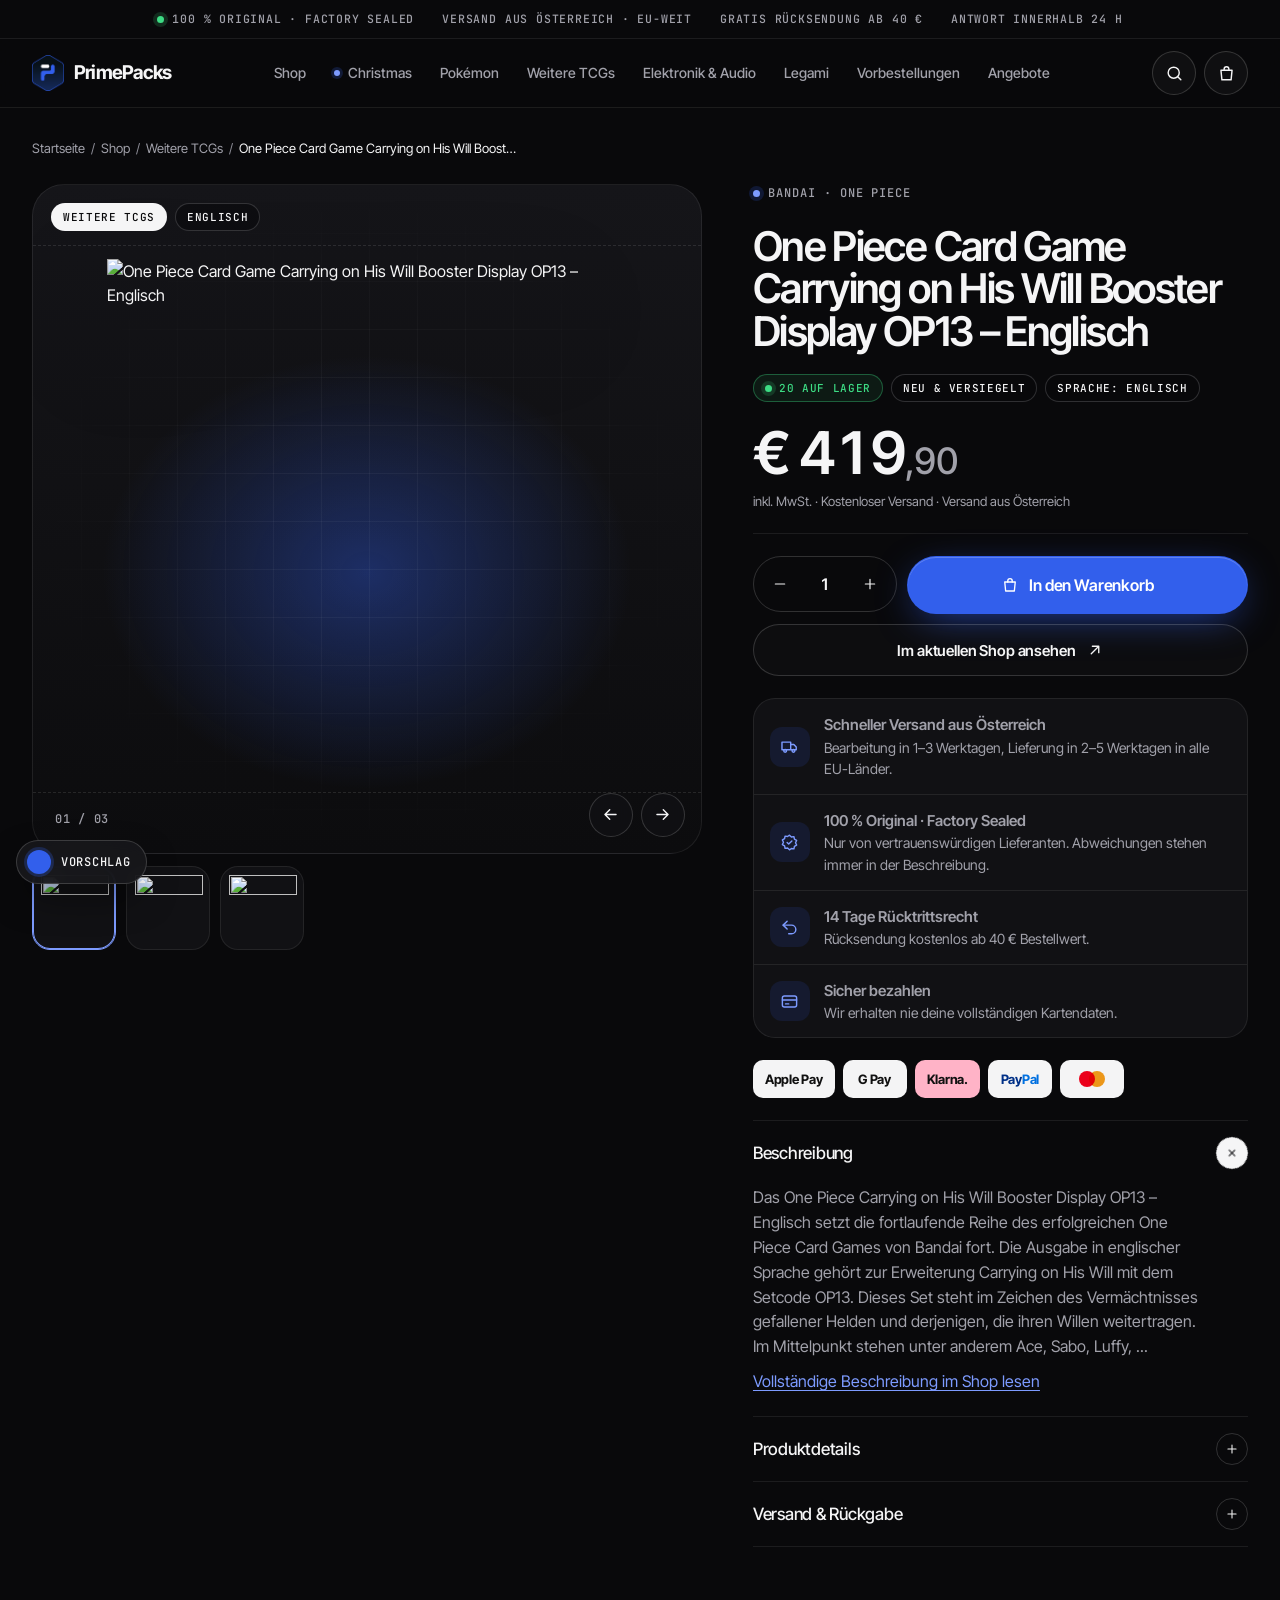
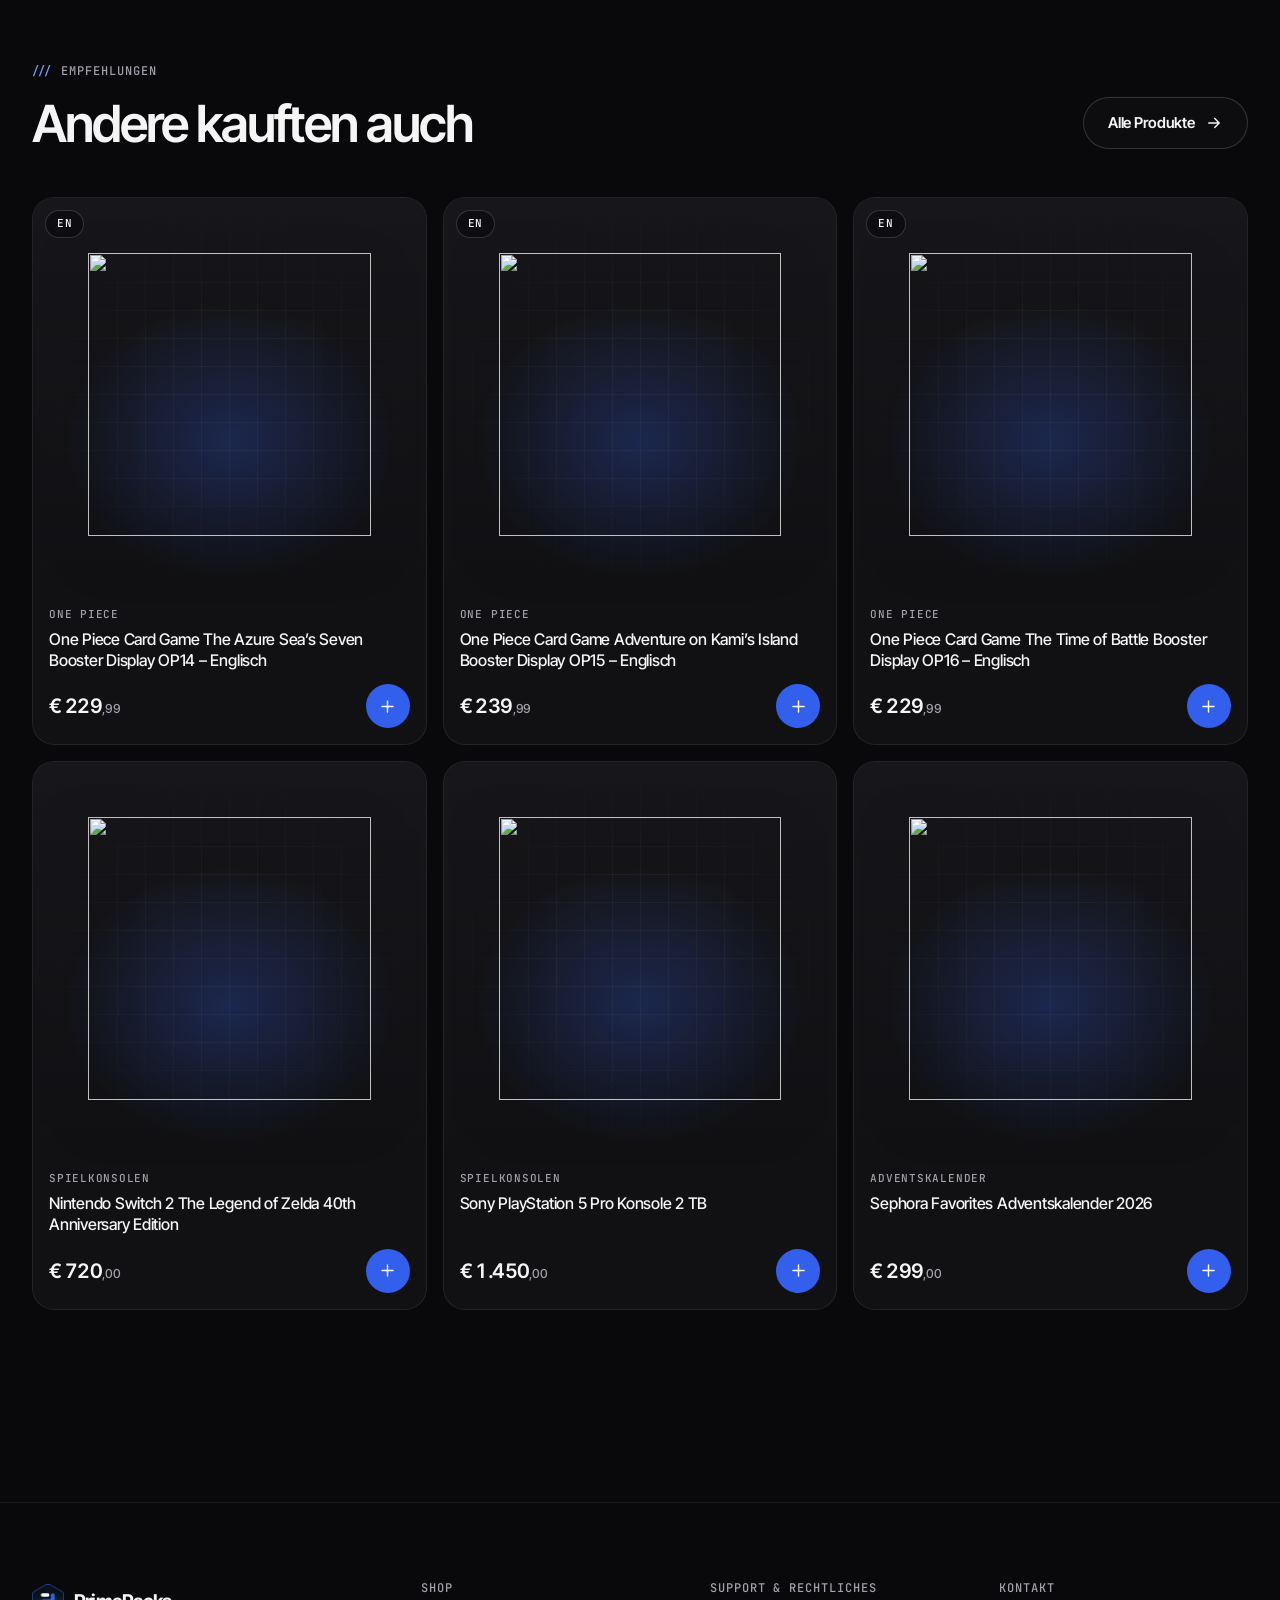
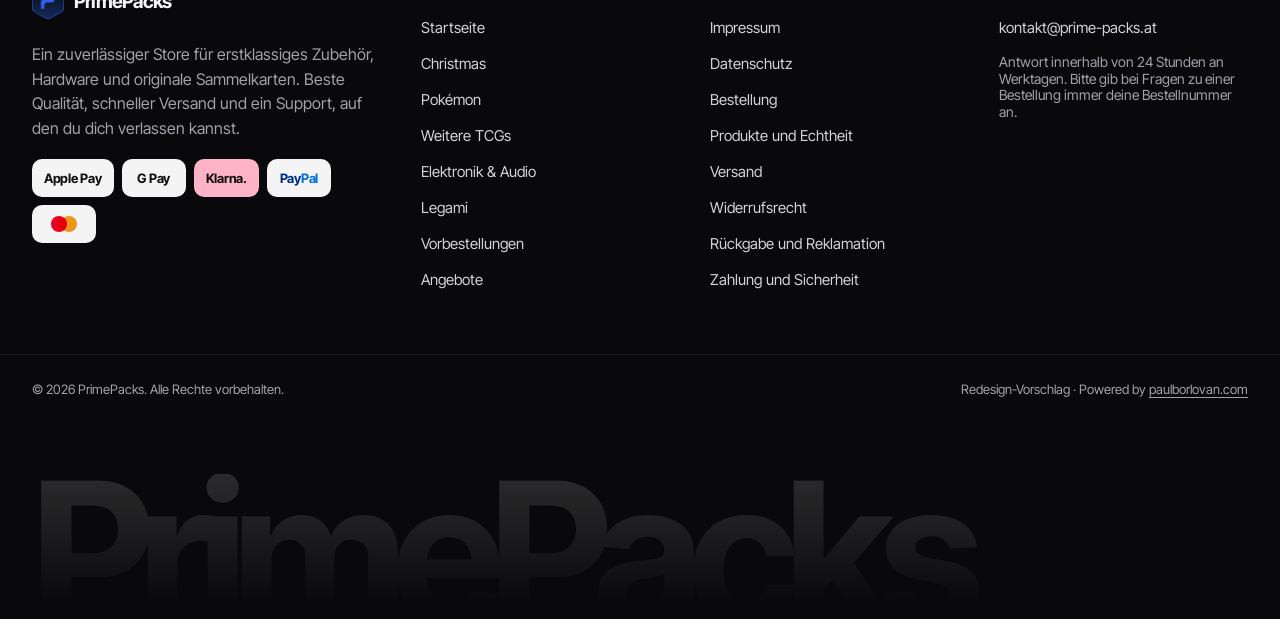
==== commit 8df8787a: "Use the original PrimePacks logo Replace the redrawn hexagon with the logo from prime-packs.at in th" ====
--- a/product.html
+++ b/product.html
@@ -6,7 +6,8 @@
   <title>Produkt – PrimePacks TCGs</title>
   <meta name="description" content="100 % Original. Factory Sealed. Von Sammlern geschätzt.">
   <meta name="theme-color" content="#09090b">
-  <link rel="icon" href="assets/img/favicon.svg" type="image/svg+xml">
+  <link rel="icon" href="assets/img/logo.png" type="image/png">
+  <link rel="apple-touch-icon" href="assets/img/logo.png">
   <script>(function(){var d=document.documentElement;d.className='js';try{var a=new URLSearchParams(location.search).get('accent')||JSON.parse(localStorage.getItem('pp-accent')||'null');if(a==='red'||a==='mint')d.setAttribute('data-accent',a)}catch(e){}})();</script>
   <link rel="preconnect" href="https://fonts.googleapis.com">
   <link rel="preconnect" href="https://fonts.gstatic.com" crossorigin>
--- a/assets/css/style.css
+++ b/assets/css/style.css
@@ -343,9 +343,7 @@
   min-height: 44px;
   flex: none;
 }
-.logo svg { width: 28px; height: 31px; }
-.logo .hex { fill: var(--accent); transition: fill .3s; }
-.logo .p { fill: var(--accent-ink); }
+.logo img { width: 32px; height: auto; flex: none; }
 .logo span b { font-weight: 700; }
 .logo span i { font-style: normal; color: var(--muted); font-weight: 500; }
 
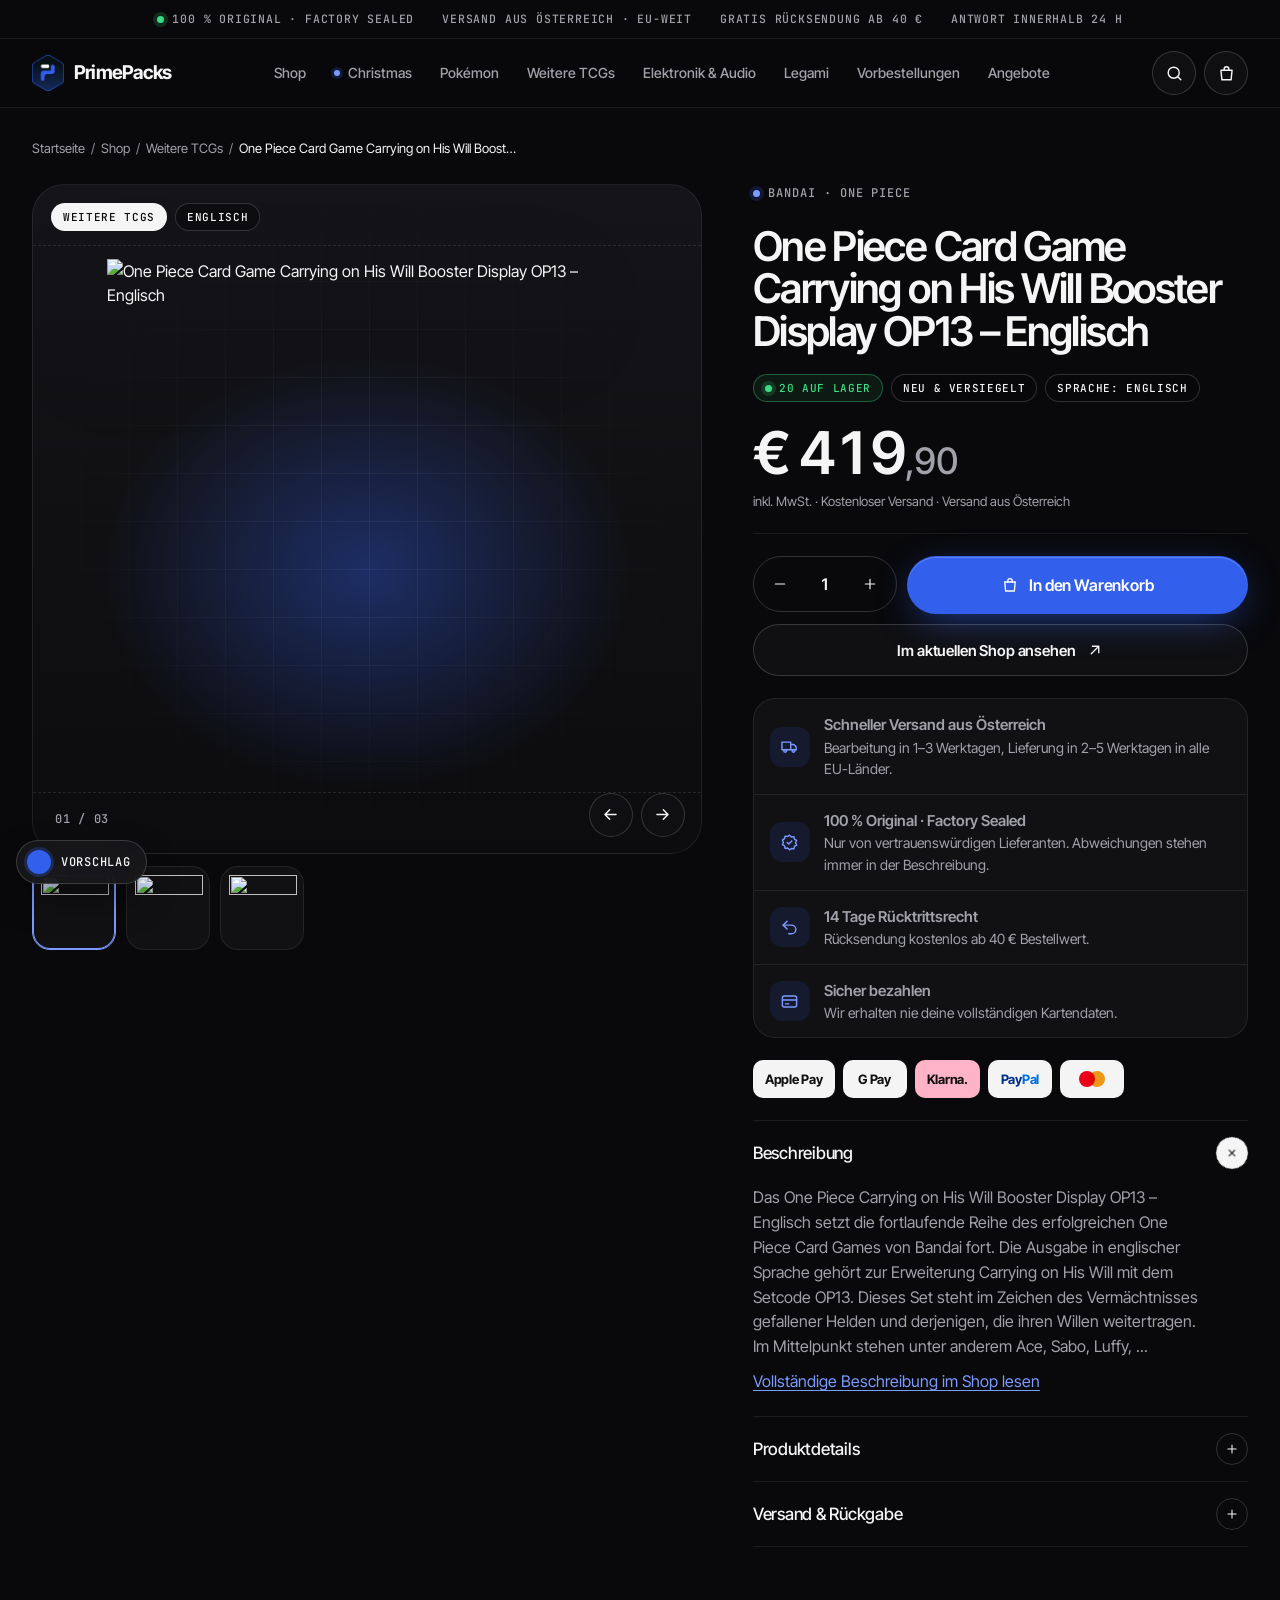
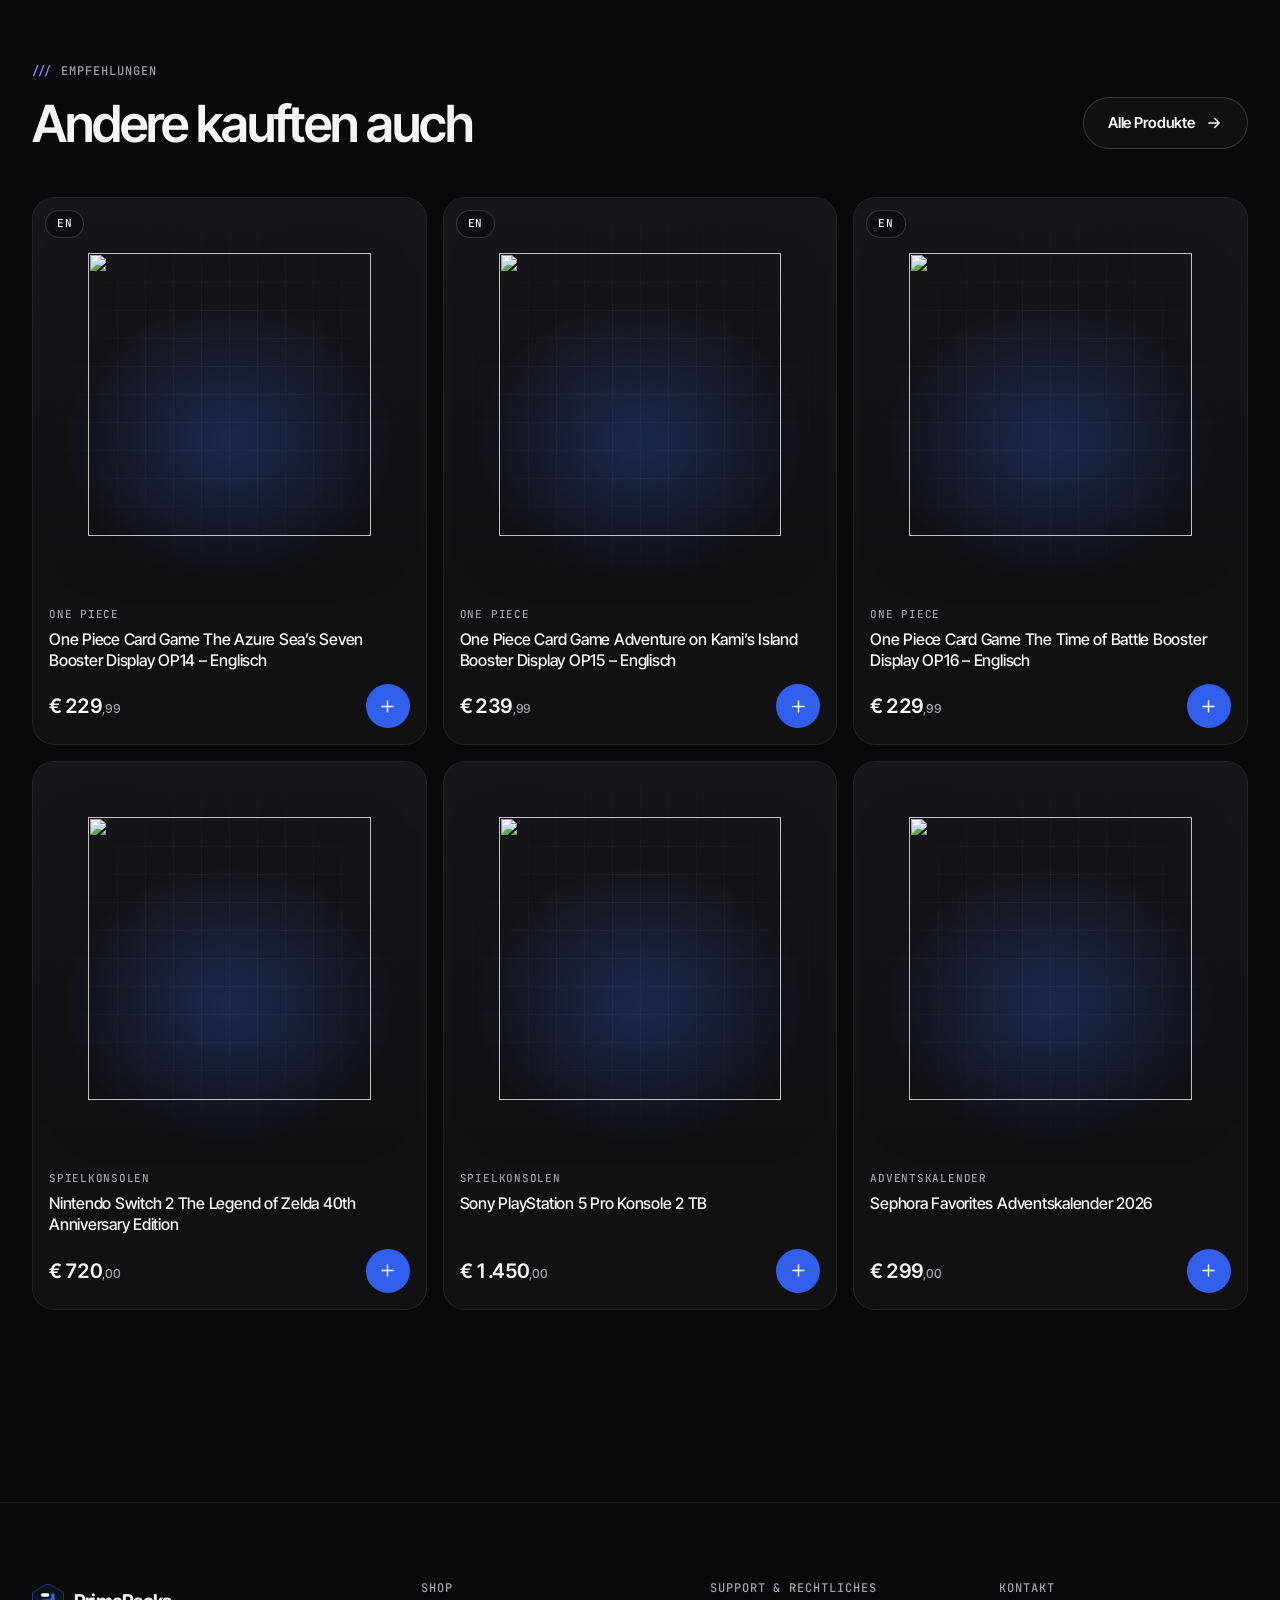
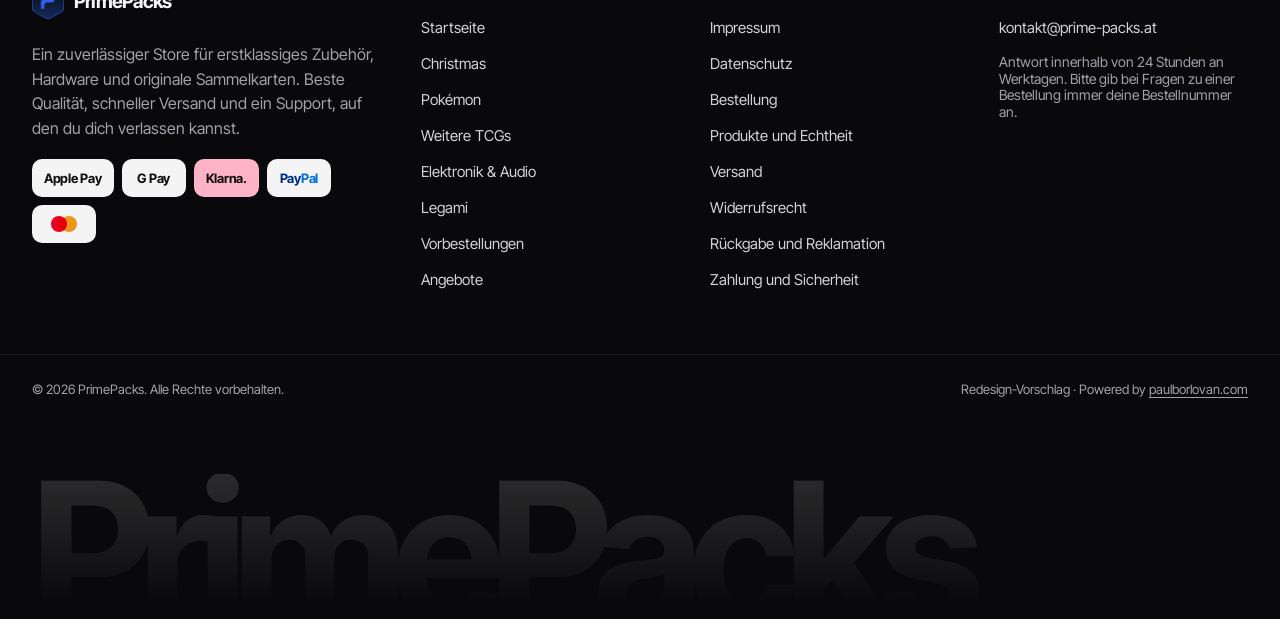
==== commit 9904a369: "Add light variant "Hell" (Variante 2) with dark blocks - Theme tokens: dark surfaces stay the defaul" ====
--- a/product.html
+++ b/product.html
@@ -8,7 +8,7 @@
   <meta name="theme-color" content="#09090b">
   <link rel="icon" href="assets/img/logo.png" type="image/png">
   <link rel="apple-touch-icon" href="assets/img/logo.png">
-  <script>(function(){var d=document.documentElement;d.className='js';try{var a=new URLSearchParams(location.search).get('accent')||JSON.parse(localStorage.getItem('pp-accent')||'null');if(a==='red'||a==='mint')d.setAttribute('data-accent',a)}catch(e){}})();</script>
+  <script>(function(){var d=document.documentElement;d.className='js';try{var q=new URLSearchParams(location.search),a=q.get('accent')||JSON.parse(localStorage.getItem('pp-accent')||'null'),t=q.get('variant')||JSON.parse(localStorage.getItem('pp-theme')||'null');if(a==='red'||a==='mint')d.setAttribute('data-accent',a);if(t==='light')d.setAttribute('data-theme','light')}catch(e){}})();</script>
   <link rel="preconnect" href="https://fonts.googleapis.com">
   <link rel="preconnect" href="https://fonts.gstatic.com" crossorigin>
   <link rel="preconnect" href="https://cdn.shopify.com">
--- a/assets/css/style.css
+++ b/assets/css/style.css
@@ -5,53 +5,99 @@
 
 /* ---------- Tokens ---------- */
 :root {
+  /* Accent – default: PrimePacks brand blue */
+  --accent: #325fec;          /* button fill, white text 5.3:1 */
+  --accent-ink: #ffffff;
+  --accent-text-d: #7d9bff;   /* accent as text on dark, 7.6:1 */
+  --accent-text-l: #2a50d6;   /* accent as text on light, 5.8:1 */
+  --accent-rgb: 50, 95, 236;
+
+  --r-xl: 28px;
+  --r-lg: 22px;
+  --r-md: 16px;
+  --r-sm: 12px;
+
+  --font: "Inter Tight", system-ui, -apple-system, "Segoe UI", Roboto, sans-serif;
+  --mono: "JetBrains Mono", ui-monospace, SFMono-Regular, Menlo, monospace;
+
+  --wrap: 1320px;
+  --gut: clamp(16px, 4vw, 32px);
+  --header-h: 68px;
+  --ease: cubic-bezier(.2, .7, .2, 1);
+}
+/* Proposal option: moodboard red */
+[data-accent="red"] {
+  --accent: #e0281b;
+  --accent-ink: #ffffff;
+  --accent-text-d: #ff6a5c;
+  --accent-text-l: #c4200f;
+  --accent-rgb: 255, 58, 40;
+}
+/* Proposal option: Vare mint */
+[data-accent="mint"] {
+  --accent: #00ffcc;
+  --accent-ink: #09090b;
+  --accent-text-d: #00ffcc;
+  --accent-text-l: #00796a;
+  --accent-rgb: 0, 255, 204;
+}
+
+/* Dark surfaces: variant 1 everywhere, and the dark blocks in variant 2 */
+:root,
+[data-theme="light"] :is(.announce, .stage, .ticker, .band, .panel--glow, .contact-card, .site-footer, .gallery__stage, .proposal) {
   --bg: #09090b;
   --s1: #111114;
   --s2: #17171b;
   --s3: #212126;
   --line: rgba(255, 255, 255, .08);
   --line-2: rgba(255, 255, 255, .16);
+  --line-3: rgba(255, 255, 255, .32);
   --text: #f5f5f6;
   --muted: #a1a1aa;      /* 7.7:1 on --bg */
   --muted-2: #8e8e98;    /* 5.9:1 on --bg – smallest allowed text colour */
   --ok: #3ddc84;
   --warn: #ffb020;
-
-  /* Accent – default: PrimePacks brand blue */
-  --accent: #325fec;     /* button fill, white text 5.3:1 */
-  --accent-ink: #ffffff;
-  --accent-text: #7d9bff;/* accent used as text on dark, 7.6:1 */
-  --accent-rgb: 50, 95, 236;
-
-  --r-xl: 28px;
-  --r-lg: 22px;
-  --r-md: 16px;
-  --r-sm: 12px;
-
-  --font: "Inter Tight", system-ui, -apple-system, "Segoe UI", Roboto, sans-serif;
-  --mono: "JetBrains Mono", ui-monospace, SFMono-Regular, Menlo, monospace;
-
-  --wrap: 1320px;
-  --gut: clamp(16px, 4vw, 32px);
-  --header-h: 68px;
-  --ease: cubic-bezier(.2, .7, .2, 1);
-
+  --accent-text: var(--accent-text-d);
+  --hi: #ffffff;
+  --tint: rgba(255, 255, 255, .03);
+  --tint-2: rgba(255, 255, 255, .07);
+  --header-bg: rgba(9, 9, 11, .72);
+  --glass: rgba(17, 17, 20, .92);
+  --chip-bg: rgba(9, 9, 11, .55);
+  --grid-line: rgba(255, 255, 255, .035);
+  --img-shadow: rgba(0, 0, 0, .55);
+  --ctl-border: rgba(255, 255, 255, .35);
+  --shadow: none;
   color-scheme: dark;
 }
-/* Proposal option: moodboard red */
-[data-accent="red"] {
-  --accent: #e0281b;
-  --accent-ink: #ffffff;
-  --accent-text: #ff6a5c;
-  --accent-rgb: 255, 58, 40;
-}
-/* Proposal option: Vare mint */
-[data-accent="mint"] {
-  --accent: #00ffcc;
-  --accent-ink: #09090b;
-  --accent-text: #00ffcc;
-  --accent-rgb: 0, 255, 204;
-}
+/* Variant 2 "Hell": light page, white cards (Vare moodboard) */
+[data-theme="light"] {
+  --bg: #f2f2f0;
+  --s1: #ffffff;
+  --s2: #f7f7f5;
+  --s3: #e7e7e4;
+  --line: rgba(9, 9, 11, .08);
+  --line-2: rgba(9, 9, 11, .14);
+  --line-3: rgba(9, 9, 11, .32);
+  --text: #0b0b0d;
+  --muted: #52525b;      /* 6.9:1 on --bg */
+  --muted-2: #63636c;    /* 4.8:1 on --s3 */
+  --ok: #137a3e;
+  --warn: #8f5300;
+  --accent-text: var(--accent-text-l);
+  --hi: #000000;
+  --tint: rgba(9, 9, 11, .02);
+  --tint-2: rgba(9, 9, 11, .05);
+  --header-bg: rgba(242, 242, 240, .8);
+  --glass: rgba(255, 255, 255, .92);
+  --chip-bg: rgba(255, 255, 255, .86);
+  --grid-line: rgba(9, 9, 11, .05);
+  --img-shadow: rgba(20, 20, 30, .2);
+  --ctl-border: rgba(9, 9, 11, .52); /* 3.6:1 checkbox edge on white */
+  --shadow: 0 1px 2px rgba(9, 9, 11, .04), 0 14px 34px -20px rgba(9, 9, 11, .22);
+  color-scheme: light;
+}
+[data-theme="light"] :is(.announce, .stage, .ticker, .band, .panel--glow, .contact-card, .site-footer, .gallery__stage, .proposal) { color: var(--text); }
 
 /* ---------- Base ---------- */
 *, *::before, *::after { box-sizing: border-box; }
@@ -187,9 +233,9 @@
 }
 .btn--primary:hover { box-shadow: 0 14px 50px -10px rgba(var(--accent-rgb), .95), inset 0 1px 0 rgba(255, 255, 255, .3); }
 .btn--light { background: var(--text); color: var(--bg); }
-.btn--light:hover { background: #fff; }
-.btn--ghost { border-color: var(--line-2); color: var(--text); background: rgba(255, 255, 255, .02); }
-.btn--ghost:hover { border-color: rgba(255, 255, 255, .34); background: rgba(255, 255, 255, .06); }
+.btn--light:hover { background: var(--hi); }
+.btn--ghost { border-color: var(--line-2); color: var(--text); background: var(--tint); }
+.btn--ghost:hover { border-color: var(--line-3); background: var(--tint-2); }
 .btn--sm { --h: 44px; padding: 0 18px; font-size: 14px; }
 .btn--lg { --h: 58px; padding: 0 30px; font-size: 16px; }
 .btn--block { width: 100%; }
@@ -201,13 +247,13 @@
   width: 44px; height: 44px;
   border-radius: 999px;
   border: 1px solid var(--line-2);
-  background: rgba(255, 255, 255, .03);
+  background: var(--tint);
   color: var(--text);
   position: relative;
   transition: background-color .2s, border-color .2s, transform .2s var(--ease);
   flex: none;
 }
-.icon-btn:hover { background: rgba(255, 255, 255, .08); border-color: rgba(255, 255, 255, .3); }
+.icon-btn:hover { background: var(--tint-2); border-color: var(--line-3); }
 .icon-btn svg { width: 19px; height: 19px; }
 .icon-btn--accent { background: var(--accent); border-color: transparent; color: var(--accent-ink); }
 .icon-btn--accent:hover { background: var(--accent); filter: brightness(1.1); }
@@ -252,7 +298,7 @@
   letter-spacing: .06em;
   text-transform: uppercase;
   color: var(--text);
-  background: rgba(9, 9, 11, .55);
+  background: var(--chip-bg);
   white-space: nowrap;
 }
 .chip--ok { color: var(--ok); border-color: rgba(61, 220, 132, .35); background: rgba(61, 220, 132, .08); }
@@ -287,13 +333,13 @@
   scroll-snap-align: start;
   transition: color .2s, background-color .2s, border-color .2s;
 }
-.pill:hover { color: var(--text); border-color: rgba(255, 255, 255, .3); }
+.pill:hover { color: var(--text); border-color: var(--line-3); }
 .pill[aria-pressed="true"], .pill[aria-current="page"] {
   background: var(--text);
   color: var(--bg);
   border-color: var(--text);
 }
-.pill .count { font: 500 11px var(--mono); opacity: .7; }
+.pill .count { font: 500 11px var(--mono); }
 
 /* ---------- Announcement bar ---------- */
 .announce {
@@ -322,7 +368,7 @@
   position: sticky;
   top: 0;
   z-index: 50;
-  background: rgba(9, 9, 11, .72);
+  background: var(--header-bg);
   backdrop-filter: saturate(160%) blur(18px);
   -webkit-backdrop-filter: saturate(160%) blur(18px);
   border-bottom: 1px solid var(--line);
@@ -360,8 +406,8 @@
   color: var(--muted);
   transition: color .2s, background-color .2s;
 }
-.main-nav a:hover { color: var(--text); background: rgba(255, 255, 255, .05); }
-.main-nav a[aria-current="page"] { color: var(--text); background: rgba(255, 255, 255, .07); }
+.main-nav a:hover { color: var(--text); background: var(--tint-2); }
+.main-nav a[aria-current="page"] { color: var(--text); background: var(--tint-2); }
 .main-nav a.is-xmas::before {
   content: "";
   width: 6px; height: 6px;
@@ -531,7 +577,7 @@
   height: 44px;
 }
 .qty button { width: 44px; height: 44px; display: grid; place-items: center; border-radius: 50%; color: var(--text); }
-.qty button:hover { background: rgba(255, 255, 255, .06); }
+.qty button:hover { background: var(--tint-2); }
 .qty button svg { width: 16px; height: 16px; }
 .qty input {
   width: 38px;
@@ -596,8 +642,9 @@
   border-radius: var(--r-lg);
   background: var(--s1);
   border: 1px solid var(--line);
+  box-shadow: var(--shadow);
   overflow: hidden;
-  transition: border-color .25s, transform .35s var(--ease), background-color .25s;
+  transition: border-color .25s, transform .35s var(--ease), background-color .25s, box-shadow .35s;
 }
 .pcard:hover { border-color: var(--line-2); transform: translateY(-3px); }
 .pcard:focus-within { border-color: rgba(var(--accent-rgb), .6); }
@@ -617,8 +664,8 @@
   content: "";
   position: absolute; inset: 0;
   background-image:
-    linear-gradient(rgba(255, 255, 255, .035) 1px, transparent 1px),
-    linear-gradient(90deg, rgba(255, 255, 255, .035) 1px, transparent 1px);
+    linear-gradient(var(--grid-line) 1px, transparent 1px),
+    linear-gradient(90deg, var(--grid-line) 1px, transparent 1px);
   background-size: 28px 28px;
   mask-image: radial-gradient(circle at 50% 50%, #000 30%, transparent 75%);
   -webkit-mask-image: radial-gradient(circle at 50% 50%, #000 30%, transparent 75%);
@@ -628,7 +675,7 @@
   width: 100%;
   height: 100%;
   object-fit: contain;
-  filter: drop-shadow(0 18px 24px rgba(0, 0, 0, .55));
+  filter: drop-shadow(0 18px 24px var(--img-shadow));
   transition: transform .5s var(--ease);
 }
 .pcard:hover .pcard__media img { transform: scale(1.05) translateY(-2px); }
@@ -915,7 +962,7 @@
   max-height: 86%;
   object-fit: contain;
   z-index: 1;
-  filter: drop-shadow(0 24px 30px rgba(0, 0, 0, .6));
+  filter: drop-shadow(0 24px 30px var(--img-shadow));
   transition: transform .6s var(--ease);
 }
 .tile:hover .tile__img { transform: translateY(-6px) rotate(-2deg); }
@@ -944,7 +991,7 @@
 .tile--poke .tile__name { font-size: clamp(40px, 5vw, 72px); }
 .tile--xmas { grid-area: xmas; background: var(--accent); color: var(--accent-ink); border-color: transparent; }
 .tile--xmas::after { background: radial-gradient(closest-side, rgba(255, 255, 255, .35), transparent); }
-.tile--xmas .label, .tile--xmas .tile__desc { color: inherit; opacity: .85; }
+.tile--xmas .label, .tile--xmas .tile__desc { color: inherit; } /* full opacity: 4.7:1 on red, 5.3:1 on blue */
 .tile--xmas .label .dot { background: currentColor; box-shadow: none; }
 .tile--tcg { grid-area: tcg; }
 .tile--elek { grid-area: elek; background: #ececef; color: #09090b; border-color: transparent; }
@@ -1177,7 +1224,7 @@
 }
 .acc summary .pm svg { width: 14px; height: 14px; }
 .acc[open] summary .pm { transform: rotate(45deg); background: var(--text); color: var(--bg); border-color: var(--text); }
-.acc summary:hover .pm { border-color: rgba(255, 255, 255, .4); }
+.acc summary:hover .pm { border-color: var(--line-3); }
 .acc__body { padding: 0 48px 22px 0; color: var(--muted); }
 .acc__body p + p { margin-top: 10px; }
 .acc__body a { color: var(--accent-text); text-decoration: underline; text-underline-offset: 3px; }
@@ -1308,7 +1355,7 @@
   width: 20px; height: 20px;
   margin: 0;
   border-radius: 6px;
-  border: 1.5px solid rgba(255, 255, 255, .35);
+  border: 1.5px solid var(--ctl-border);
   background: transparent;
   display: grid;
   place-items: center;
@@ -1327,7 +1374,7 @@
 .opt input[type="radio"]:checked::after { width: 8px; height: 8px; border: 0; border-radius: 50%; background: var(--accent-ink); transform: none; }
 .opt input:focus-visible { outline: 2px solid var(--accent-text); outline-offset: 3px; }
 .opt .n { margin-left: auto; font: 500 12px var(--mono); color: var(--muted-2); }
-.opt:hover { color: #fff; }
+.opt:hover { color: var(--hi); }
 .switch-row { display: flex; align-items: center; justify-content: space-between; gap: 12px; min-height: 48px; font-size: 15px; cursor: pointer; }
 .switch {
   appearance: none;
@@ -1589,7 +1636,7 @@
   align-items: center;
   gap: 12px;
   padding: 12px var(--gut) calc(12px + env(safe-area-inset-bottom));
-  background: rgba(17, 17, 20, .92);
+  background: var(--glass);
   backdrop-filter: blur(16px);
   -webkit-backdrop-filter: blur(16px);
   border-top: 1px solid var(--line);
@@ -1682,6 +1729,73 @@
   .proposal__panel { width: min(280px, calc(100vw - 24px)); }
 }
 
+/* ==========================================================================
+   VARIANT 2 · HELL – light page, white cards, a few dark blocks for rhythm
+   (announce bar, hero stage, ticker, category band, two service panels,
+   contact card, product stage, footer – see the dark token list at the top)
+   ========================================================================== */
+.band { padding-top: 0; }
+
+[data-theme="light"] .stats,
+[data-theme="light"] .panel,
+[data-theme="light"] .tx,
+[data-theme="light"] .fgroup,
+[data-theme="light"] .info-rows,
+[data-theme="light"] .select,
+[data-theme="light"] .thumbs button { box-shadow: var(--shadow); }
+[data-theme="light"] .pcard:hover { border-color: var(--line); box-shadow: 0 2px 4px rgba(9, 9, 11, .04), 0 26px 46px -24px rgba(9, 9, 11, .32); }
+[data-theme="light"] .pcard__media {
+  background:
+    radial-gradient(60% 50% at 50% 62%, rgba(var(--accent-rgb), .2), transparent 70%),
+    linear-gradient(180deg, #efefec, #fafaf8);
+}
+[data-theme="light"] .tx__img,
+[data-theme="light"] .cart-line__img { background: radial-gradient(circle at 50% 60%, rgba(var(--accent-rgb), .2), transparent 70%), #f1f1ee; }
+
+/* Dark blocks get depth on the light page */
+[data-theme="light"] .stage__card,
+[data-theme="light"] .gallery__stage { box-shadow: 0 50px 90px -50px rgba(9, 9, 11, .6); }
+[data-theme="light"] .ticker { mask-image: none; -webkit-mask-image: none; border-block: 0; }
+
+/* Category bento sits in a rounded dark band */
+[data-theme="light"] .band {
+  position: relative;
+  isolation: isolate;
+  overflow: clip;
+  background: var(--bg);
+  margin: 0 clamp(8px, 1.4vw, 20px) clamp(56px, 9vw, 120px);
+  border-radius: clamp(28px, 4vw, 48px);
+  padding-block: clamp(48px, 7vw, 96px);
+}
+[data-theme="light"] .band::before {
+  content: "";
+  position: absolute;
+  left: 50%; top: -420px;
+  width: 1100px; height: 700px;
+  transform: translateX(-50%);
+  background: radial-gradient(closest-side, rgba(var(--accent-rgb), .26), transparent 75%);
+  z-index: -1;
+  pointer-events: none;
+}
+
+[data-theme="light"] .site-footer {
+  background: var(--bg);
+  border-top: 0;
+  border-radius: clamp(28px, 4vw, 48px) clamp(28px, 4vw, 48px) 0 0;
+}
+[data-theme="light"] .pay { box-shadow: inset 0 0 0 1px var(--line-2); }
+
+/* Switch: grey track with 3:1 contrast on white */
+[data-theme="light"] .switch { background: #8e8e98; border-color: transparent; }
+[data-theme="light"] .switch::after { background: #ffffff; box-shadow: 0 1px 3px rgba(9, 9, 11, .3); }
+[data-theme="light"] .switch:checked { background: var(--accent); }
+[data-theme="light"] .switch:checked::after { background: var(--accent-ink); }
+
+/* Proposal panel: variant + accent */
+.proposal__panel fieldset + fieldset { margin-top: 14px; padding-top: 14px; border-top: 1px solid var(--line); }
+.proposal__panel .two { grid-template-columns: 1fr 1fr; }
+.proposal__panel .two .swatch-opt { padding: 0 8px; gap: 10px; }
+
 /* ---------- Reveal on scroll ---------- */
 .reveal { opacity: 0; transform: translateY(18px); transition: opacity .7s var(--ease), transform .7s var(--ease); }
 .reveal.is-in { opacity: 1; transform: none; }
